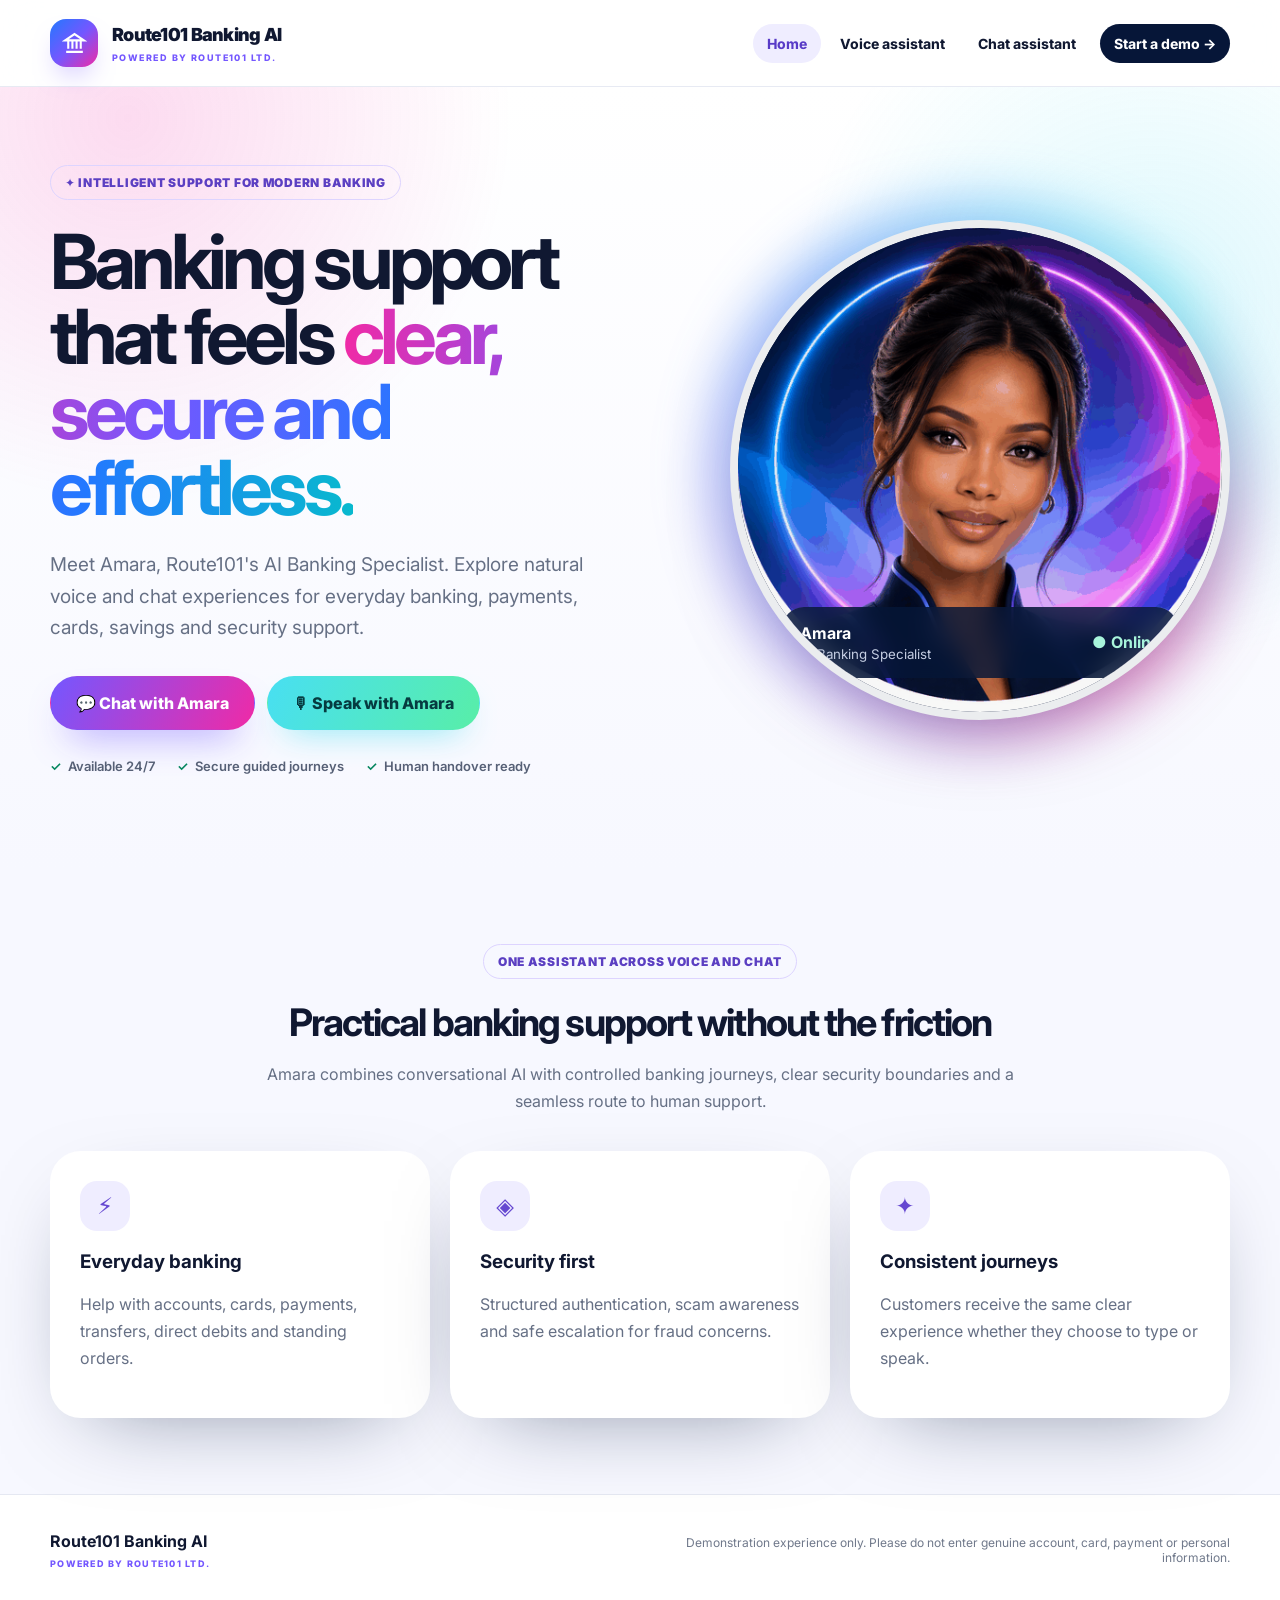
==== index.html @ afa4fbc3 "Add files via upload" ====
<!doctype html><html lang="en-GB"><head><meta charset="UTF-8"><meta name="viewport" content="width=device-width,initial-scale=1"><meta name="description" content="Explore Route101 Banking AI with Amara."><meta name="theme-color" content="#061638"><title>Route101 Banking AI | Meet Amara</title><link rel="stylesheet" href="styles.css"></head><body data-page="home"><header class="site-header"><div class="wrap nav"><a class="brand" href="index.html" aria-label="Route101 Banking AI home"><span class="brand-mark"><svg viewBox="0 0 24 24" fill="none" stroke="currentColor" stroke-width="2"><path d="M4 20h16M6 17V9m4 8V9m4 8V9m4 8V9M3 9h18L12 3 3 9Z"/></svg></span><span class="brand-copy"><span class="brand-title">Route101 Banking AI</span><span class="brand-subtitle">POWERED BY ROUTE101 LTD.</span></span></a><button class="menu" aria-label="Toggle navigation" aria-expanded="false">☰</button><nav class="nav-links"><a data-page="home" href="index.html">Home</a><a data-page="voice" href="voice.html">Voice assistant</a><a data-page="chat" href="chat.html">Chat assistant</a><a class="nav-cta" href="chat.html">Start a demo →</a></nav></div></header><main><section class="hero"><div class="wrap hero-grid"><div class="hero-copy"><span class="eyebrow">✦ Intelligent support for modern banking</span><h1>Banking support that feels <span class="gradient">clear, secure and effortless.</span></h1><p class="lead">Meet Amara, Route101's AI Banking Specialist. Explore natural voice and chat experiences for everyday banking, payments, cards, savings and security support.</p><div class="actions"><a class="btn btn-primary" href="chat.html">💬 Chat with Amara</a><a class="btn btn-voice" href="voice.html">🎙 Speak with Amara</a></div><div class="proof"><span>Available 24/7</span><span>Secure guided journeys</span><span>Human handover ready</span></div></div><div class="portrait-wrap"><div class="portrait-glow"></div><article class="portrait-card"><img src="amara-animated.gif" alt="Animated Amara AI banking assistant avatar"><div class="agent-badge"><div><strong>Amara</strong><small>AI Banking Specialist</small></div><span class="online">● Online</span></div></article></div></div></section><section class="feature-section"><div class="wrap"><div class="section-intro"><span class="section-label">One assistant across voice and chat</span><h2>Practical banking support without the friction</h2><p>Amara combines conversational AI with controlled banking journeys, clear security boundaries and a seamless route to human support.</p></div><div class="features"><article class="feature"><span class="feature-icon">⚡</span><h3>Everyday banking</h3><p>Help with accounts, cards, payments, transfers, direct debits and standing orders.</p></article><article class="feature"><span class="feature-icon">◈</span><h3>Security first</h3><p>Structured authentication, scam awareness and safe escalation for fraud concerns.</p></article><article class="feature"><span class="feature-icon">✦</span><h3>Consistent journeys</h3><p>Customers receive the same clear experience whether they choose to type or speak.</p></article></div></div></section></main><footer class="site-footer"><div class="wrap footer-inner"><div class="footer-brand"><strong>Route101 Banking AI</strong><span>POWERED BY ROUTE101 LTD.</span></div><p>Demonstration experience only. Please do not enter genuine account, card, payment or personal information.</p></div></footer><script src="app.js"></script></body></html>
---- styles.css ----
@import url('https://fonts.googleapis.com/css2?family=Inter:wght@400;500;600;700;800;900&display=swap');
:root{--navy:#061638;--navy2:#10265d;--blue:#2378ff;--violet:#7457ff;--pink:#f02aa6;--cyan:#48dff2;--paper:#f7f8ff;--ink:#101831;--muted:#667085;--green:#2ad29a;--line:#e5e8f2;--shadow:0 28px 90px -42px rgba(6,22,56,.52)}
*{box-sizing:border-box}html{scroll-behavior:smooth}body{margin:0;background:var(--paper);color:var(--ink);font-family:Inter,system-ui,sans-serif}a{text-decoration:none;color:inherit}.wrap{width:min(1180px,calc(100% - 40px));margin:auto}.site-header{position:sticky;top:0;z-index:60;background:rgba(255,255,255,.9);border-bottom:1px solid rgba(229,232,242,.9);backdrop-filter:blur(18px)}.nav{min-height:86px;display:flex;align-items:center;justify-content:space-between;gap:20px}.brand{display:flex;align-items:center;gap:14px}.brand-mark{width:48px;height:48px;display:grid;place-items:center;border-radius:16px;color:#fff;background:linear-gradient(135deg,var(--blue),var(--violet),var(--pink));box-shadow:0 14px 30px -15px var(--violet)}.brand-mark svg{width:25px}.brand-copy{display:flex;flex-direction:column}.brand-title{font-size:18px;font-weight:900;letter-spacing:-.04em}.brand-subtitle{margin-top:7px;font-size:9px;font-weight:800;letter-spacing:.16em;color:var(--violet)}.nav-links{display:flex;align-items:center;gap:5px}.nav-links a{padding:11px 14px;border-radius:999px;font-size:14px;font-weight:750}.nav-links a:hover,.nav-links a.active{background:#efedff;color:#583bc7}.nav-links .nav-cta{margin-left:5px;background:var(--navy);color:#fff}.menu{display:none;border:0;background:none;font-size:25px}.hero{padding:78px 0 94px;background:radial-gradient(circle at 10% 4%,rgba(240,42,166,.17),transparent 28%),radial-gradient(circle at 90% 28%,rgba(72,223,242,.18),transparent 28%),linear-gradient(180deg,#fff,var(--paper))}.hero-grid{display:grid;grid-template-columns:1.05fr .95fr;gap:70px;align-items:center}.eyebrow,.section-label{display:inline-flex;padding:9px 14px;border:1px solid #ddd4ff;border-radius:999px;color:#5b3fc2;font-size:12px;font-weight:900;letter-spacing:.06em;text-transform:uppercase}.hero h1{margin:24px 0;font-size:clamp(49px,6vw,76px);line-height:.99;letter-spacing:-.065em}.gradient{background:linear-gradient(90deg,var(--pink),var(--violet),var(--blue),#08b9ce);-webkit-background-clip:text;background-clip:text;color:transparent}.lead{max-width:620px;color:var(--muted);font-size:19px;line-height:1.67}.actions{display:flex;flex-wrap:wrap;gap:12px;margin-top:32px}.btn{display:inline-flex;align-items:center;justify-content:center;gap:9px;min-height:54px;padding:0 25px;border:1px solid transparent;border-radius:999px;font-weight:800;transition:.2s}.btn:hover{transform:translateY(-2px)}.btn-primary{background:linear-gradient(120deg,var(--violet),var(--pink));color:#fff;box-shadow:0 19px 38px -19px rgba(114,85,255,.9)}.btn-voice{background:linear-gradient(115deg,var(--cyan),#58eea8);color:#063b40;box-shadow:0 15px 34px -19px rgba(42,216,234,.9)}.btn-secondary{border-color:#cfd4e3;background:#fff}.btn-light{margin-top:28px;background:#fff;color:var(--navy)}.proof{display:flex;flex-wrap:wrap;gap:22px;margin-top:28px;color:#566076;font-size:13px;font-weight:600}.proof span:before{content:'✓';margin-right:7px;color:#05865f}.portrait-wrap{position:relative;max-width:500px;margin-left:auto}.portrait-glow{position:absolute;inset:-20px;border-radius:50%;background:conic-gradient(from 140deg,rgba(240,42,166,.5),rgba(114,85,255,.4),rgba(35,120,255,.45),rgba(72,223,242,.5),rgba(240,42,166,.5));filter:blur(27px)}.portrait-card{position:relative;overflow:hidden;aspect-ratio:1;border-radius:50%;background:var(--navy);box-shadow:var(--shadow);border:8px solid rgba(255,255,255,.92)}.portrait-card img{width:100%;height:100%;object-fit:cover}.agent-badge{position:absolute;z-index:2;left:9%;right:9%;bottom:7%;display:flex;justify-content:space-between;align-items:center;padding:16px 18px;border-radius:22px;background:rgba(6,22,56,.82);color:#fff;backdrop-filter:blur(12px)}.agent-badge small{display:block;margin-top:3px;color:#c5cee3}.online{color:#a8f4db;font-weight:700}.feature-section{padding:76px 0}.section-intro{text-align:center;max-width:760px;margin:0 auto 36px}.section-intro h2{margin:20px 0 10px;font-size:38px;letter-spacing:-.05em}.section-intro p,.feature p{color:var(--muted);line-height:1.68}.features{display:grid;grid-template-columns:repeat(3,1fr);gap:20px}.feature{padding:30px;border-radius:31px;background:#fff;box-shadow:var(--shadow)}.feature-icon{display:grid;place-items:center;width:50px;height:50px;border-radius:17px;background:#efedff;color:#6548d1;font-size:23px}.site-footer{padding:28px 0;border-top:1px solid var(--line);background:#fff}.footer-inner{display:flex;justify-content:space-between;align-items:center;gap:24px}.footer-brand{display:flex;flex-direction:column}.footer-brand span{margin-top:7px;color:var(--violet);font-size:9px;font-weight:800;letter-spacing:.14em}.footer-inner p{max-width:560px;color:#70798b;font-size:12px;text-align:right}.experience-page{min-height:calc(100vh - 160px);background:radial-gradient(circle at 8% 90%,rgba(240,42,166,.13),transparent 28%),radial-gradient(circle at 92% 10%,rgba(72,223,242,.16),transparent 30%),linear-gradient(180deg,#fff,var(--paper))}.experience-hero{padding:42px 0 70px}.back{display:inline-block;margin-bottom:25px;color:#596277;font-size:13px;font-weight:800}.experience-shell{display:grid;grid-template-columns:1fr 1fr;overflow:hidden;min-height:650px;border-radius:42px;background:#fff;box-shadow:0 38px 110px -48px rgba(7,22,56,.6)}.agent-profile{padding:50px}.profile-top{display:flex;align-items:center;justify-content:space-between;margin-bottom:18px}.mini-person{position:relative}.mini-person img{width:130px;height:130px;object-fit:cover;border-radius:50%;box-shadow:0 16px 38px -20px #071638}.status{position:absolute;right:4px;bottom:7px;width:20px;height:20px;border:4px solid #fff;border-radius:50%;background:var(--green)}.availability{padding:9px 12px;border-radius:999px;background:#e8fbf4;color:#087e5d;font-size:11px;font-weight:900;text-transform:uppercase}.kicker{margin:26px 0 10px;color:#6548d1;font-size:12px;font-weight:900;letter-spacing:.14em;text-transform:uppercase}.agent-profile h1{margin:0 0 15px;font-size:clamp(42px,5vw,62px);line-height:1;letter-spacing:-.06em}.agent-profile>p{color:var(--muted);font-size:17px;line-height:1.7}.journey-list,.scenario-stack{display:grid;gap:10px;margin-top:28px}.journey-list>div{display:flex;align-items:center;gap:14px;padding:14px 16px;border:1px solid var(--line);border-radius:18px;background:#fbfbfe}.journey-list>div>span{display:grid;place-items:center;flex:0 0 38px;height:38px;border-radius:13px;background:#efedff;color:#5b3fc2;font-size:11px;font-weight:900}.journey-list p{display:flex;flex-direction:column;margin:0}.journey-list small{margin-top:4px;color:var(--muted);line-height:1.4}.chat-callout{display:flex;align-items:center;gap:12px;margin-top:24px;padding:17px 19px;border-radius:20px;background:var(--navy);color:#fff}.chat-callout div{display:flex;flex-direction:column}.chat-callout small{margin-top:3px;color:#c4cde0}.pulse-dot{width:11px;height:11px;border-radius:50%;background:var(--green);box-shadow:0 0 0 8px rgba(40,201,147,.13)}.chat-callout .arrow{margin-left:auto;color:var(--cyan);font-size:24px}.impact-panel{position:relative;overflow:hidden;padding:56px;background:linear-gradient(145deg,var(--navy),#132f70 58%,#47309b);color:#fff}.impact-orb{position:absolute;right:-120px;top:-100px;width:360px;height:360px;border-radius:50%;background:linear-gradient(135deg,rgba(240,42,166,.58),rgba(72,223,242,.38));filter:blur(16px)}.impact-panel>*:not(.impact-orb){position:relative}.section-label.light{border-color:rgba(255,255,255,.2);color:#8cf1f8}.impact-panel h2{margin:26px 0 16px;font-size:42px;line-height:1.06;letter-spacing:-.055em}.impact-panel>p{color:#c5cee1;line-height:1.75}.scenario-stack div{display:flex;flex-direction:column;padding:17px;border:1px solid rgba(255,255,255,.15);border-radius:19px;background:rgba(255,255,255,.07)}.scenario-stack span{margin-top:6px;color:#d4d6e9;font-size:12px}.voice-visual{height:90px;display:flex;align-items:center;justify-content:center;gap:8px;margin:28px 0;border-radius:26px;background:linear-gradient(135deg,#f4f1ff,#ecfbfd)}.voice-visual span{width:6px;border-radius:99px;background:linear-gradient(var(--pink),var(--violet),var(--cyan));animation:voice 1.2s ease-in-out infinite}.voice-visual span:nth-child(odd){height:54px}.voice-visual span:nth-child(even){height:30px;animation-delay:.15s}@keyframes voice{50%{transform:scaleY(.35)}}#voiceLaunchArea{margin:22px 0;min-height:96px}.voice-load-note{font-size:14px;color:#53627c}.cognigy-webchat{z-index:1000!important}.demo-note{margin-top:22px;padding:14px 16px;border-radius:16px;background:#fff8e8;color:#725214;font-size:13px;line-height:1.5}
@media(max-width:900px){.nav-links{display:none}.menu{display:block}.nav-links.open{position:absolute;top:86px;left:0;right:0;display:flex;flex-direction:column;padding:15px;background:#fff}.hero-grid,.features,.experience-shell{grid-template-columns:1fr}.portrait-wrap{width:100%;margin:30px auto 0}.impact-panel{min-height:520px}.footer-inner{align-items:flex-start;flex-direction:column}.footer-inner p{text-align:left}}@media(max-width:590px){.wrap{width:calc(100% - 28px)}.hero{padding:54px 0}.hero h1{font-size:45px}.actions{flex-direction:column}.btn{width:100%}.agent-profile,.impact-panel{padding:30px 24px}.experience-shell{border-radius:28px}.agent-profile h1,.impact-panel h2{font-size:38px}.brand-title{font-size:15px}.brand-subtitle{font-size:8px}.agent-badge{left:5%;right:5%;font-size:12px}}
@media(prefers-reduced-motion:reduce){*{animation:none!important;transition:none!important;scroll-behavior:auto!important}}
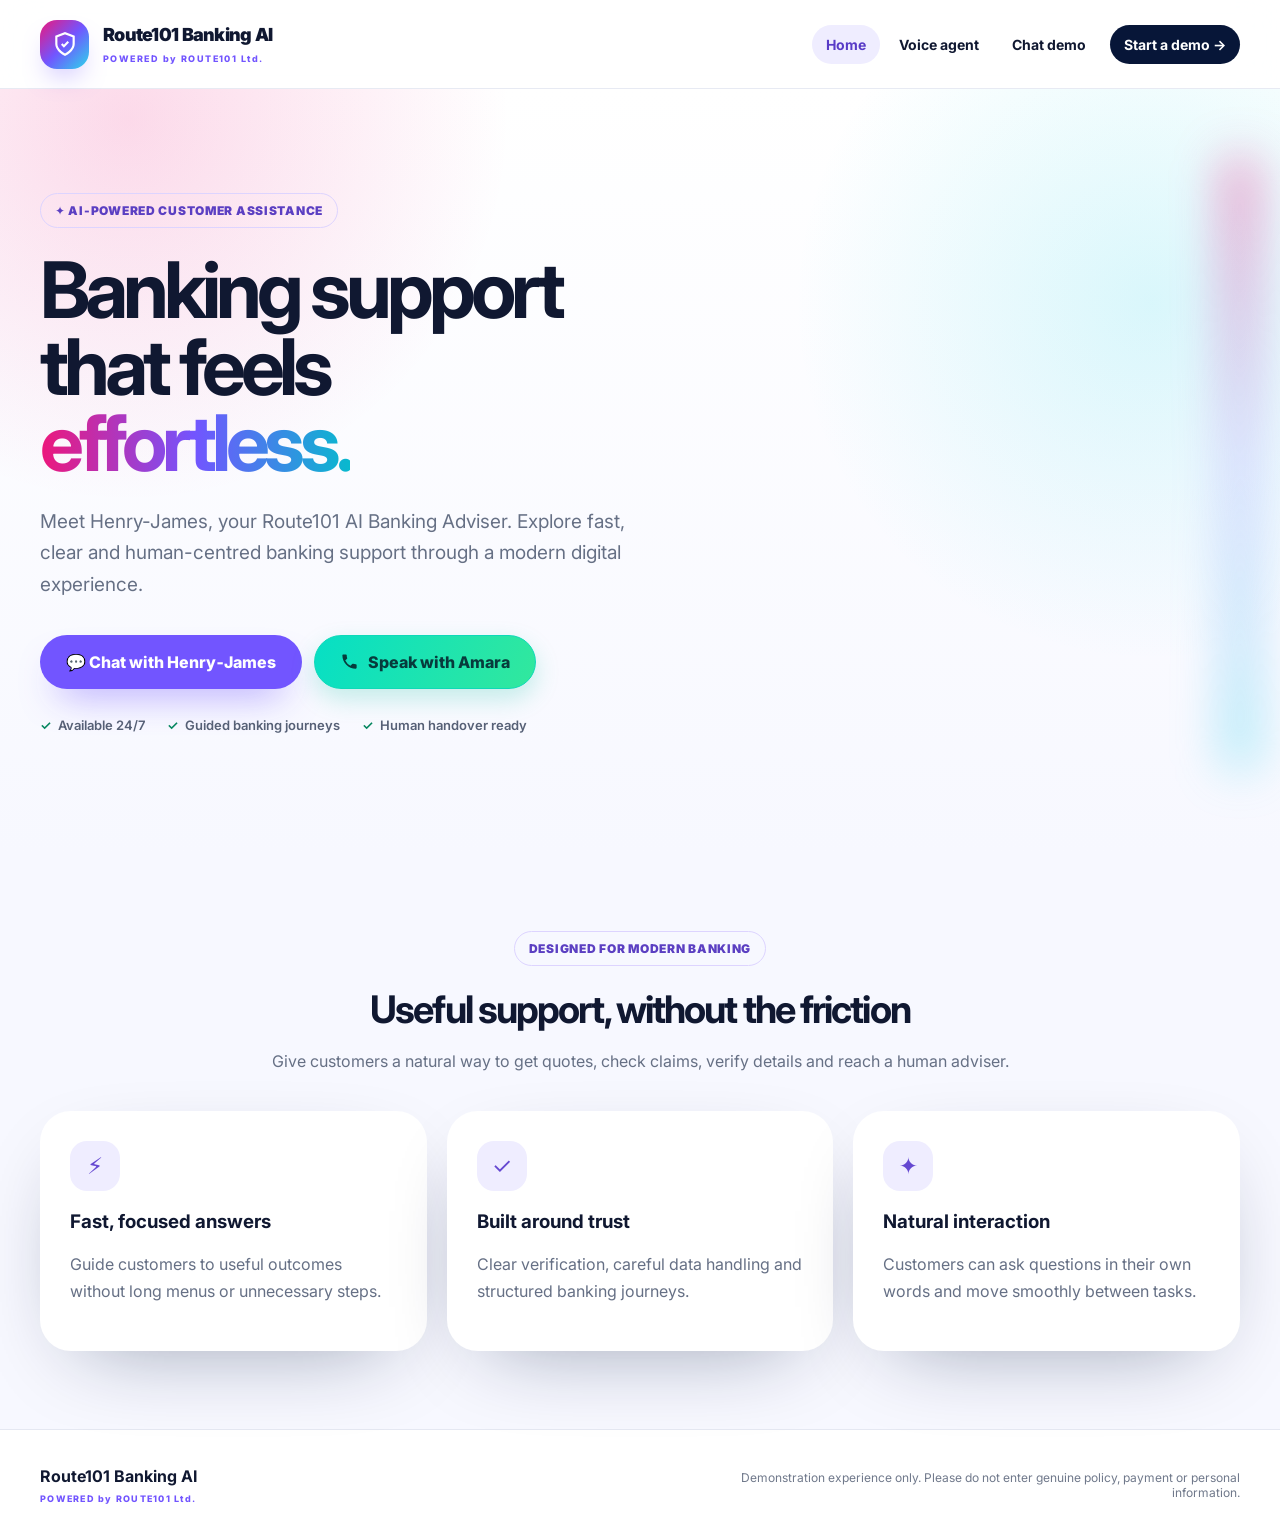
==== commit ac6e8c53: "Add files via upload" ====
--- a/index.html
+++ b/index.html
@@ -1 +1,25 @@
-<!doctype html><html lang="en-GB"><head><meta charset="UTF-8"><meta name="viewport" content="width=device-width,initial-scale=1"><meta name="description" content="Explore Route101 Banking AI with Amara."><meta name="theme-color" content="#061638"><title>Route101 Banking AI | Meet Amara</title><link rel="stylesheet" href="styles.css"></head><body data-page="home"><header class="site-header"><div class="wrap nav"><a class="brand" href="index.html" aria-label="Route101 Banking AI home"><span class="brand-mark"><svg viewBox="0 0 24 24" fill="none" stroke="currentColor" stroke-width="2"><path d="M4 20h16M6 17V9m4 8V9m4 8V9m4 8V9M3 9h18L12 3 3 9Z"/></svg></span><span class="brand-copy"><span class="brand-title">Route101 Banking AI</span><span class="brand-subtitle">POWERED BY ROUTE101 LTD.</span></span></a><button class="menu" aria-label="Toggle navigation" aria-expanded="false">☰</button><nav class="nav-links"><a data-page="home" href="index.html">Home</a><a data-page="voice" href="voice.html">Voice assistant</a><a data-page="chat" href="chat.html">Chat assistant</a><a class="nav-cta" href="chat.html">Start a demo →</a></nav></div></header><main><section class="hero"><div class="wrap hero-grid"><div class="hero-copy"><span class="eyebrow">✦ Intelligent support for modern banking</span><h1>Banking support that feels <span class="gradient">clear, secure and effortless.</span></h1><p class="lead">Meet Amara, Route101's AI Banking Specialist. Explore natural voice and chat experiences for everyday banking, payments, cards, savings and security support.</p><div class="actions"><a class="btn btn-primary" href="chat.html">💬 Chat with Amara</a><a class="btn btn-voice" href="voice.html">🎙 Speak with Amara</a></div><div class="proof"><span>Available 24/7</span><span>Secure guided journeys</span><span>Human handover ready</span></div></div><div class="portrait-wrap"><div class="portrait-glow"></div><article class="portrait-card"><img src="amara-animated.gif" alt="Animated Amara AI banking assistant avatar"><div class="agent-badge"><div><strong>Amara</strong><small>AI Banking Specialist</small></div><span class="online">● Online</span></div></article></div></div></section><section class="feature-section"><div class="wrap"><div class="section-intro"><span class="section-label">One assistant across voice and chat</span><h2>Practical banking support without the friction</h2><p>Amara combines conversational AI with controlled banking journeys, clear security boundaries and a seamless route to human support.</p></div><div class="features"><article class="feature"><span class="feature-icon">⚡</span><h3>Everyday banking</h3><p>Help with accounts, cards, payments, transfers, direct debits and standing orders.</p></article><article class="feature"><span class="feature-icon">◈</span><h3>Security first</h3><p>Structured authentication, scam awareness and safe escalation for fraud concerns.</p></article><article class="feature"><span class="feature-icon">✦</span><h3>Consistent journeys</h3><p>Customers receive the same clear experience whether they choose to type or speak.</p></article></div></div></section></main><footer class="site-footer"><div class="wrap footer-inner"><div class="footer-brand"><strong>Route101 Banking AI</strong><span>POWERED BY ROUTE101 LTD.</span></div><p>Demonstration experience only. Please do not enter genuine account, card, payment or personal information.</p></div></footer><script src="app.js"></script></body></html>+<!doctype html><html lang="en-GB"><head><meta charset="UTF-8"><meta name="viewport" content="width=device-width,initial-scale=1"><meta name="description" content="Explore Route101 Banking AI with Amara."><meta name="theme-color" content="#071638"><title>Route101 Banking AI | Meet Amara</title><link rel="stylesheet" href="styles.css"><style>
+/* Home-page voice CTA only; retain the existing page and chat button. */
+.hero-copy .actions .btn-voice-aqua{
+ display:inline-flex;align-items:center;justify-content:center;gap:9px;
+ flex-shrink:0;white-space:nowrap;
+ background:linear-gradient(115deg,#06dfc5 0%,#32e89d 100%);
+ color:#073b3c;border:1px solid #0ed9b8;
+ box-shadow:0 10px 24px rgba(0,190,157,.22);
+ transition:transform .18s ease,box-shadow .18s ease,filter .18s ease;
+}
+.hero-copy .actions .btn-voice-aqua svg{flex:0 0 19px;display:block}
+.hero-copy .actions .btn-voice-aqua span{white-space:nowrap}
+.hero-copy .actions .btn-voice-aqua:hover{
+ transform:translateY(-2px);filter:brightness(1.04);
+ box-shadow:0 14px 28px rgba(0,190,157,.30);
+}
+.hero-copy .actions .btn-voice-aqua:focus-visible{
+ outline:3px solid #087c72;outline-offset:4px;
+}
+@media(prefers-reduced-motion:reduce){
+ .hero-copy .actions .btn-voice-aqua{transition:none}
+ .hero-copy .actions .btn-voice-aqua:hover{transform:none}
+}
+</style>
+</head><body data-page="home"><header class="site-header"><div class="wrap nav"><a class="brand" href="index.html" aria-label="Route101 Banking AI home"><span class="brand-mark"><svg viewBox="0 0 24 24" fill="none" stroke="currentColor" stroke-width="2"><path d="M12 22s8-4 8-10V5l-8-3-8 3v7c0 6 8 10 8 10z"/><path d="m9 12 2 2 4-4"/></svg></span><span class="brand-copy"><span class="brand-title">Route101 Banking AI</span><span class="brand-subtitle">POWERED by ROUTE101 Ltd.</span></span></a><button class="menu" aria-label="Toggle navigation" aria-expanded="false">☰</button><nav class="nav-links"><a data-page="home" href="index.html">Home</a><a data-page="voice" href="voice.html">Voice agent</a><a data-page="chat" href="chat.html">Chat demo</a><a class="nav-cta" href="chat.html">Start a demo →</a></nav></div></header><main><section class="hero"><div class="wrap hero-grid"><div class="hero-copy"><span class="eyebrow">✦ AI-powered customer assistance</span><h1>Banking support that feels <span class="gradient">effortless.</span></h1><p class="lead">Meet Henry‑James, your Route101 AI Banking Adviser. Explore fast, clear and human-centred banking support through a modern digital experience.</p><div class="actions"><a class="btn btn-primary" href="chat.html">💬 Chat with Henry‑James</a><a class="btn btn-voice-aqua" href="voice.html"><svg width="19" height="19" viewBox="0 0 24 24" fill="currentColor" aria-hidden="true" focusable="false"><path d="M6.62 10.79a15.05 15.05 0 0 0 6.59 6.59l2.2-2.2a1 1 0 0 1 1.02-.24c1.12.37 2.33.57 3.57.57a1 1 0 0 1 1 1V20a1 1 0 0 1-1 1C10.61 21 3 13.39 3 4a1 1 0 0 1 1-1h3.5a1 1 0 0 1 1 1c0 1.25.2 2.45.57 3.57a1 1 0 0 1-.25 1.02l-2.2 2.2Z"/></svg><span>Speak with Amara</span></a></div><div class="proof"><span>Available 24/7</span><span>Guided banking journeys</span><span>Human handover ready</span></div></div><div class="portrait-wrap"><div class="portrait-glow"></div><article class="portrait-card"><img class="amara-motion" src="amara-idle-natural.webp" data-idle-src="amara-idle-natural.webp" data-speaking-src="amara-speaking-loop.webp" data-static-src="amara-static-fallback.webp" alt="Amara digital banking adviser avatar"><div class="wave" aria-hidden="true"><i></i><i></i><i></i><i></i><i></i><i></i><i></i></div><div class="agent-badge"><div><strong>Henry‑James</strong><small>AI Banking Adviser</small></div><span class="online">Online</span></div></article></div></div></section><section class="feature-section"><div class="wrap"><div class="section-intro"><span class="section-label">Designed for modern banking</span><h2>Useful support, without the friction</h2><p>Give customers a natural way to get quotes, check claims, verify details and reach a human adviser.</p></div><div class="features"><article class="feature"><span class="feature-icon">⚡</span><h3>Fast, focused answers</h3><p>Guide customers to useful outcomes without long menus or unnecessary steps.</p></article><article class="feature"><span class="feature-icon">✓</span><h3>Built around trust</h3><p>Clear verification, careful data handling and structured banking journeys.</p></article><article class="feature"><span class="feature-icon">✦</span><h3>Natural interaction</h3><p>Customers can ask questions in their own words and move smoothly between tasks.</p></article></div></div></section></main><footer class="site-footer"><div class="wrap footer-inner"><div class="footer-brand"><strong>Route101 Banking AI</strong><span>POWERED by ROUTE101 Ltd.</span></div><p>Demonstration experience only. Please do not enter genuine policy, payment or personal information.</p></div></footer><script src="app.js"></script></body></html>
--- a/styles.css
+++ b/styles.css
@@ -1,5 +1,110 @@
 @import url('https://fonts.googleapis.com/css2?family=Inter:wght@400;500;600;700;800;900&display=swap');
-:root{--navy:#061638;--navy2:#10265d;--blue:#2378ff;--violet:#7457ff;--pink:#f02aa6;--cyan:#48dff2;--paper:#f7f8ff;--ink:#101831;--muted:#667085;--green:#2ad29a;--line:#e5e8f2;--shadow:0 28px 90px -42px rgba(6,22,56,.52)}
-*{box-sizing:border-box}html{scroll-behavior:smooth}body{margin:0;background:var(--paper);color:var(--ink);font-family:Inter,system-ui,sans-serif}a{text-decoration:none;color:inherit}.wrap{width:min(1180px,calc(100% - 40px));margin:auto}.site-header{position:sticky;top:0;z-index:60;background:rgba(255,255,255,.9);border-bottom:1px solid rgba(229,232,242,.9);backdrop-filter:blur(18px)}.nav{min-height:86px;display:flex;align-items:center;justify-content:space-between;gap:20px}.brand{display:flex;align-items:center;gap:14px}.brand-mark{width:48px;height:48px;display:grid;place-items:center;border-radius:16px;color:#fff;background:linear-gradient(135deg,var(--blue),var(--violet),var(--pink));box-shadow:0 14px 30px -15px var(--violet)}.brand-mark svg{width:25px}.brand-copy{display:flex;flex-direction:column}.brand-title{font-size:18px;font-weight:900;letter-spacing:-.04em}.brand-subtitle{margin-top:7px;font-size:9px;font-weight:800;letter-spacing:.16em;color:var(--violet)}.nav-links{display:flex;align-items:center;gap:5px}.nav-links a{padding:11px 14px;border-radius:999px;font-size:14px;font-weight:750}.nav-links a:hover,.nav-links a.active{background:#efedff;color:#583bc7}.nav-links .nav-cta{margin-left:5px;background:var(--navy);color:#fff}.menu{display:none;border:0;background:none;font-size:25px}.hero{padding:78px 0 94px;background:radial-gradient(circle at 10% 4%,rgba(240,42,166,.17),transparent 28%),radial-gradient(circle at 90% 28%,rgba(72,223,242,.18),transparent 28%),linear-gradient(180deg,#fff,var(--paper))}.hero-grid{display:grid;grid-template-columns:1.05fr .95fr;gap:70px;align-items:center}.eyebrow,.section-label{display:inline-flex;padding:9px 14px;border:1px solid #ddd4ff;border-radius:999px;color:#5b3fc2;font-size:12px;font-weight:900;letter-spacing:.06em;text-transform:uppercase}.hero h1{margin:24px 0;font-size:clamp(49px,6vw,76px);line-height:.99;letter-spacing:-.065em}.gradient{background:linear-gradient(90deg,var(--pink),var(--violet),var(--blue),#08b9ce);-webkit-background-clip:text;background-clip:text;color:transparent}.lead{max-width:620px;color:var(--muted);font-size:19px;line-height:1.67}.actions{display:flex;flex-wrap:wrap;gap:12px;margin-top:32px}.btn{display:inline-flex;align-items:center;justify-content:center;gap:9px;min-height:54px;padding:0 25px;border:1px solid transparent;border-radius:999px;font-weight:800;transition:.2s}.btn:hover{transform:translateY(-2px)}.btn-primary{background:linear-gradient(120deg,var(--violet),var(--pink));color:#fff;box-shadow:0 19px 38px -19px rgba(114,85,255,.9)}.btn-voice{background:linear-gradient(115deg,var(--cyan),#58eea8);color:#063b40;box-shadow:0 15px 34px -19px rgba(42,216,234,.9)}.btn-secondary{border-color:#cfd4e3;background:#fff}.btn-light{margin-top:28px;background:#fff;color:var(--navy)}.proof{display:flex;flex-wrap:wrap;gap:22px;margin-top:28px;color:#566076;font-size:13px;font-weight:600}.proof span:before{content:'✓';margin-right:7px;color:#05865f}.portrait-wrap{position:relative;max-width:500px;margin-left:auto}.portrait-glow{position:absolute;inset:-20px;border-radius:50%;background:conic-gradient(from 140deg,rgba(240,42,166,.5),rgba(114,85,255,.4),rgba(35,120,255,.45),rgba(72,223,242,.5),rgba(240,42,166,.5));filter:blur(27px)}.portrait-card{position:relative;overflow:hidden;aspect-ratio:1;border-radius:50%;background:var(--navy);box-shadow:var(--shadow);border:8px solid rgba(255,255,255,.92)}.portrait-card img{width:100%;height:100%;object-fit:cover}.agent-badge{position:absolute;z-index:2;left:9%;right:9%;bottom:7%;display:flex;justify-content:space-between;align-items:center;padding:16px 18px;border-radius:22px;background:rgba(6,22,56,.82);color:#fff;backdrop-filter:blur(12px)}.agent-badge small{display:block;margin-top:3px;color:#c5cee3}.online{color:#a8f4db;font-weight:700}.feature-section{padding:76px 0}.section-intro{text-align:center;max-width:760px;margin:0 auto 36px}.section-intro h2{margin:20px 0 10px;font-size:38px;letter-spacing:-.05em}.section-intro p,.feature p{color:var(--muted);line-height:1.68}.features{display:grid;grid-template-columns:repeat(3,1fr);gap:20px}.feature{padding:30px;border-radius:31px;background:#fff;box-shadow:var(--shadow)}.feature-icon{display:grid;place-items:center;width:50px;height:50px;border-radius:17px;background:#efedff;color:#6548d1;font-size:23px}.site-footer{padding:28px 0;border-top:1px solid var(--line);background:#fff}.footer-inner{display:flex;justify-content:space-between;align-items:center;gap:24px}.footer-brand{display:flex;flex-direction:column}.footer-brand span{margin-top:7px;color:var(--violet);font-size:9px;font-weight:800;letter-spacing:.14em}.footer-inner p{max-width:560px;color:#70798b;font-size:12px;text-align:right}.experience-page{min-height:calc(100vh - 160px);background:radial-gradient(circle at 8% 90%,rgba(240,42,166,.13),transparent 28%),radial-gradient(circle at 92% 10%,rgba(72,223,242,.16),transparent 30%),linear-gradient(180deg,#fff,var(--paper))}.experience-hero{padding:42px 0 70px}.back{display:inline-block;margin-bottom:25px;color:#596277;font-size:13px;font-weight:800}.experience-shell{display:grid;grid-template-columns:1fr 1fr;overflow:hidden;min-height:650px;border-radius:42px;background:#fff;box-shadow:0 38px 110px -48px rgba(7,22,56,.6)}.agent-profile{padding:50px}.profile-top{display:flex;align-items:center;justify-content:space-between;margin-bottom:18px}.mini-person{position:relative}.mini-person img{width:130px;height:130px;object-fit:cover;border-radius:50%;box-shadow:0 16px 38px -20px #071638}.status{position:absolute;right:4px;bottom:7px;width:20px;height:20px;border:4px solid #fff;border-radius:50%;background:var(--green)}.availability{padding:9px 12px;border-radius:999px;background:#e8fbf4;color:#087e5d;font-size:11px;font-weight:900;text-transform:uppercase}.kicker{margin:26px 0 10px;color:#6548d1;font-size:12px;font-weight:900;letter-spacing:.14em;text-transform:uppercase}.agent-profile h1{margin:0 0 15px;font-size:clamp(42px,5vw,62px);line-height:1;letter-spacing:-.06em}.agent-profile>p{color:var(--muted);font-size:17px;line-height:1.7}.journey-list,.scenario-stack{display:grid;gap:10px;margin-top:28px}.journey-list>div{display:flex;align-items:center;gap:14px;padding:14px 16px;border:1px solid var(--line);border-radius:18px;background:#fbfbfe}.journey-list>div>span{display:grid;place-items:center;flex:0 0 38px;height:38px;border-radius:13px;background:#efedff;color:#5b3fc2;font-size:11px;font-weight:900}.journey-list p{display:flex;flex-direction:column;margin:0}.journey-list small{margin-top:4px;color:var(--muted);line-height:1.4}.chat-callout{display:flex;align-items:center;gap:12px;margin-top:24px;padding:17px 19px;border-radius:20px;background:var(--navy);color:#fff}.chat-callout div{display:flex;flex-direction:column}.chat-callout small{margin-top:3px;color:#c4cde0}.pulse-dot{width:11px;height:11px;border-radius:50%;background:var(--green);box-shadow:0 0 0 8px rgba(40,201,147,.13)}.chat-callout .arrow{margin-left:auto;color:var(--cyan);font-size:24px}.impact-panel{position:relative;overflow:hidden;padding:56px;background:linear-gradient(145deg,var(--navy),#132f70 58%,#47309b);color:#fff}.impact-orb{position:absolute;right:-120px;top:-100px;width:360px;height:360px;border-radius:50%;background:linear-gradient(135deg,rgba(240,42,166,.58),rgba(72,223,242,.38));filter:blur(16px)}.impact-panel>*:not(.impact-orb){position:relative}.section-label.light{border-color:rgba(255,255,255,.2);color:#8cf1f8}.impact-panel h2{margin:26px 0 16px;font-size:42px;line-height:1.06;letter-spacing:-.055em}.impact-panel>p{color:#c5cee1;line-height:1.75}.scenario-stack div{display:flex;flex-direction:column;padding:17px;border:1px solid rgba(255,255,255,.15);border-radius:19px;background:rgba(255,255,255,.07)}.scenario-stack span{margin-top:6px;color:#d4d6e9;font-size:12px}.voice-visual{height:90px;display:flex;align-items:center;justify-content:center;gap:8px;margin:28px 0;border-radius:26px;background:linear-gradient(135deg,#f4f1ff,#ecfbfd)}.voice-visual span{width:6px;border-radius:99px;background:linear-gradient(var(--pink),var(--violet),var(--cyan));animation:voice 1.2s ease-in-out infinite}.voice-visual span:nth-child(odd){height:54px}.voice-visual span:nth-child(even){height:30px;animation-delay:.15s}@keyframes voice{50%{transform:scaleY(.35)}}#voiceLaunchArea{margin:22px 0;min-height:96px}.voice-load-note{font-size:14px;color:#53627c}.cognigy-webchat{z-index:1000!important}.demo-note{margin-top:22px;padding:14px 16px;border-radius:16px;background:#fff8e8;color:#725214;font-size:13px;line-height:1.5}
-@media(max-width:900px){.nav-links{display:none}.menu{display:block}.nav-links.open{position:absolute;top:86px;left:0;right:0;display:flex;flex-direction:column;padding:15px;background:#fff}.hero-grid,.features,.experience-shell{grid-template-columns:1fr}.portrait-wrap{width:100%;margin:30px auto 0}.impact-panel{min-height:520px}.footer-inner{align-items:flex-start;flex-direction:column}.footer-inner p{text-align:left}}@media(max-width:590px){.wrap{width:calc(100% - 28px)}.hero{padding:54px 0}.hero h1{font-size:45px}.actions{flex-direction:column}.btn{width:100%}.agent-profile,.impact-panel{padding:30px 24px}.experience-shell{border-radius:28px}.agent-profile h1,.impact-panel h2{font-size:38px}.brand-title{font-size:15px}.brand-subtitle{font-size:8px}.agent-badge{left:5%;right:5%;font-size:12px}}
-@media(prefers-reduced-motion:reduce){*{animation:none!important;transition:none!important;scroll-behavior:auto!important}}
+:root{--navy:#071638;--navy2:#0d2458;--pink:#ed177b;--violet:#7255ff;--cyan:#2ad8ea;--paper:#f7f8ff;--ink:#101831;--muted:#667085;--green:#28c993;--line:#e5e8f2;--shadow:0 28px 90px -42px rgba(7,22,56,.48)}*{box-sizing:border-box}html{scroll-behavior:smooth}body{margin:0;background:var(--paper);color:var(--ink);font-family:Inter,system-ui,sans-serif}a{text-decoration:none;color:inherit}.wrap{width:min(1200px,calc(100% - 40px));margin:auto}.site-header{position:sticky;top:0;z-index:50;background:rgba(255,255,255,.9);border-bottom:1px solid rgba(229,232,242,.9);backdrop-filter:blur(18px)}.nav{min-height:88px;display:flex;align-items:center;justify-content:space-between;gap:22px}.brand{display:flex;align-items:center;gap:14px}.brand-mark{width:49px;height:49px;display:grid;place-items:center;border-radius:17px;color:#fff;background:linear-gradient(135deg,var(--pink),var(--violet),var(--cyan));box-shadow:0 14px 30px -15px var(--violet)}.brand-mark svg{width:26px}.brand-copy{display:flex;flex-direction:column}.brand-title{font-size:18px;font-weight:900;letter-spacing:-.04em}.brand-subtitle{margin-top:8px;font-size:9px;font-weight:800;letter-spacing:.16em;color:var(--violet)}.nav-links{display:flex;align-items:center;gap:5px}.nav-links a{padding:11px 14px;border-radius:999px;font-size:14px;font-weight:700}.nav-links a:hover,.nav-links a.active{background:#efedff;color:#583bc7}.nav-links .nav-cta{margin-left:5px;background:var(--navy);color:#fff}.menu{display:none;border:0;background:none;font-size:25px}.hero{padding:84px 0 100px;background:radial-gradient(circle at 10% 4%,rgba(237,23,123,.16),transparent 28%),radial-gradient(circle at 90% 28%,rgba(42,216,234,.17),transparent 28%),linear-gradient(180deg,#fff,var(--paper))}.hero-grid{display:grid;grid-template-columns:1.04fr .96fr;gap:72px;align-items:center}.eyebrow,.section-label{display:inline-flex;padding:9px 14px;border:1px solid #ddd4ff;border-radius:999px;color:#5b3fc2;font-size:12px;font-weight:900;letter-spacing:.06em;text-transform:uppercase}.hero h1{margin:24px 0;font-size:clamp(49px,6.1vw,78px);line-height:.98;letter-spacing:-.065em}.gradient{background:linear-gradient(90deg,var(--pink),var(--violet),#08b9ce);-webkit-background-clip:text;background-clip:text;color:transparent}.lead{max-width:620px;color:var(--muted);font-size:19px;line-height:1.67}.actions{display:flex;flex-wrap:wrap;gap:12px;margin-top:34px}.btn{display:inline-flex;align-items:center;justify-content:center;min-height:54px;padding:0 25px;border:1px solid transparent;border-radius:999px;font-weight:800;transition:.2s}.btn:hover{transform:translateY(-2px)}.btn-primary{background:var(--violet);color:#fff;box-shadow:0 19px 38px -19px rgba(114,85,255,.9)}.btn-secondary{border-color:#cfd4e3;background:#fff}.btn-light{margin-top:28px;background:#fff;color:var(--navy)}.proof{display:flex;flex-wrap:wrap;gap:22px;margin-top:28px;color:#566076;font-size:13px;font-weight:600}.proof span:before{content:'✓';margin-right:7px;color:#05865f}.portrait-wrap{position:relative;max-width:485px;margin-left:auto}.portrait-glow{position:absolute;inset:-18px;border-radius:44px;background:linear-gradient(145deg,rgba(237,23,123,.44),rgba(114,85,255,.2),rgba(42,216,234,.4));filter:blur(24px)}.portrait-card{position:relative;overflow:hidden;min-height:580px;border-radius:40px;background:var(--navy);box-shadow:var(--shadow)}.portrait-card img{position:absolute;width:100%;height:100%;object-fit:cover}.portrait-card:after{content:'';position:absolute;inset:0;background:linear-gradient(180deg,transparent 48%,rgba(3,9,30,.94))}.agent-badge{position:absolute;z-index:2;left:25px;right:25px;bottom:24px;display:flex;justify-content:space-between;padding:18px;border-radius:24px;background:rgba(7,22,56,.75);color:#fff}.agent-badge small{display:block;color:#c5cee3}.online{color:#a8f4db}.wave{position:absolute;z-index:2;left:26px;top:25px;display:flex;gap:4px;align-items:center;height:42px;padding:0 12px;border-radius:999px;background:rgba(7,22,56,.65)}.wave i{width:3px;height:22px;border-radius:8px;background:linear-gradient(var(--pink),var(--cyan));animation:wave 1.1s ease-in-out infinite}.wave i:nth-child(2n){height:32px;animation-delay:.15s}@keyframes wave{50%{transform:scaleY(.4)}}.feature-section{padding:78px 0}.section-intro{text-align:center;max-width:760px;margin:0 auto 36px}.section-intro h2{margin:20px 0 10px;font-size:38px;letter-spacing:-.05em}.section-intro p,.feature p{color:var(--muted);line-height:1.68}.features{display:grid;grid-template-columns:repeat(3,1fr);gap:20px}.feature{padding:30px;border-radius:31px;background:#fff;box-shadow:var(--shadow)}.feature-icon{display:grid;place-items:center;width:50px;height:50px;border-radius:17px;background:#efedff;color:#6548d1;font-size:23px}.site-footer{padding:28px 0;border-top:1px solid var(--line);background:#fff}.footer-inner{display:flex;justify-content:space-between;align-items:center;gap:24px}.footer-brand{display:flex;flex-direction:column}.footer-brand span{margin-top:7px;color:var(--violet);font-size:9px;font-weight:800;letter-spacing:.14em}.footer-inner p{max-width:520px;color:#70798b;font-size:12px;text-align:right}.experience-page{min-height:calc(100vh - 160px);background:radial-gradient(circle at 8% 90%,rgba(237,23,123,.13),transparent 28%),radial-gradient(circle at 92% 10%,rgba(42,216,234,.16),transparent 30%),linear-gradient(180deg,#fff,var(--paper))}.experience-hero{padding:42px 0 70px}.back{display:inline-block;margin-bottom:25px;color:#596277;font-size:13px;font-weight:800}.experience-shell{display:grid;grid-template-columns:1fr 1fr;overflow:hidden;min-height:650px;border:1px solid rgba(255,255,255,.9);border-radius:42px;background:#fff;box-shadow:0 38px 110px -48px rgba(7,22,56,.6)}.agent-profile{padding:52px}.profile-top{
+display:flex;
+justify-content:flex-end;
+margin-bottom:20px;
+}.mini-person{position:relative}.mini-person img{
+    width:220px;
+    height:220px; object-fit:cover;border-radius:26px;box-shadow:0 16px 38px -20px #071638}.status{position:absolute;right:-3px;bottom:1px;width:20px;height:20px;border:4px solid #fff;border-radius:50%;background:var(--green)}.availability{padding:9px 12px;border-radius:999px;background:#e8fbf4;color:#087e5d;font-size:11px;font-weight:900;text-transform:uppercase}.voice-badge{background:#efedff;color:#5b3fc2}.kicker{margin:34px 0 10px;color:#6548d1;font-size:12px;font-weight:900;letter-spacing:.14em;text-transform:uppercase}.agent-profile h1{max-width:560px;margin:0 0 15px;font-size:clamp(42px,5vw,64px);line-height:1;letter-spacing:-.06em}.agent-profile>p{max-width:620px;color:var(--muted);font-size:17px;line-height:1.7}.journey-list{display:grid;gap:10px;margin-top:28px}.journey-list>div{display:flex;align-items:center;gap:14px;padding:14px 16px;border:1px solid var(--line);border-radius:18px;background:#fbfbfe}.journey-list>div>span{display:grid;place-items:center;flex:0 0 38px;height:38px;border-radius:13px;background:#efedff;color:#5b3fc2;font-size:11px;font-weight:900}.journey-list p{display:flex;flex-direction:column;margin:0}.journey-list small{margin-top:4px;color:var(--muted);line-height:1.4}.chat-callout{display:flex;align-items:center;gap:12px;margin-top:24px;padding:17px 19px;border-radius:20px;background:var(--navy);color:#fff}.chat-callout div{display:flex;flex-direction:column}.chat-callout small{margin-top:3px;color:#c4cde0}.pulse-dot{width:11px;height:11px;border-radius:50%;background:var(--green);box-shadow:0 0 0 8px rgba(40,201,147,.13)}.chat-callout .arrow{margin-left:auto;color:var(--cyan);font-size:24px}.impact-panel{position:relative;overflow:hidden;padding:58px;background:linear-gradient(145deg,var(--navy),#132f70 58%,#294074);color:#fff}.impact-orb{position:absolute;right:-120px;top:-100px;width:360px;height:360px;border-radius:50%;background:linear-gradient(135deg,rgba(237,23,123,.55),rgba(42,216,234,.35));filter:blur(16px)}.impact-panel>*:not(.impact-orb){position:relative}.section-label.light{border-color:rgba(255,255,255,.2);color:#8cf1f8}.impact-panel h2{margin:26px 0 16px;font-size:42px;line-height:1.06;letter-spacing:-.055em}.impact-panel>p{color:#c5cee1;line-height:1.75}.metric-grid{display:grid;grid-template-columns:1fr 1fr;gap:14px;margin-top:34px}.metric-grid div{padding:21px;border:1px solid rgba(255,255,255,.14);border-radius:23px;background:rgba(255,255,255,.06);backdrop-filter:blur(8px)}.metric-grid strong{display:block;font-size:27px}.metric-grid span{display:block;margin-top:5px;color:#c4cde0;font-size:12px}.voice-panel{background:linear-gradient(145deg,#30125d,#5c2fa0 58%,#0b708c)}.voice-visual{height:92px;display:flex;align-items:center;justify-content:center;gap:8px;margin:32px 0;border-radius:26px;background:linear-gradient(135deg,#f4f1ff,#ecfbfd)}.voice-visual span{width:6px;border-radius:99px;background:linear-gradient(var(--pink),var(--violet),var(--cyan));animation:voice 1.2s ease-in-out infinite}.voice-visual span:nth-child(1),.voice-visual span:nth-child(9){height:18px}.voice-visual span:nth-child(2),.voice-visual span:nth-child(8){height:34px;animation-delay:.1s}.voice-visual span:nth-child(3),.voice-visual span:nth-child(7){height:52px;animation-delay:.2s}.voice-visual span:nth-child(4),.voice-visual span:nth-child(6){height:68px;animation-delay:.3s}.voice-visual span:nth-child(5){height:78px;animation-delay:.4s}@keyframes voice{50%{transform:scaleY(.35)}}.scenario-stack{display:grid;gap:12px;margin-top:30px}.scenario-stack div{display:flex;flex-direction:column;padding:18px;border:1px solid rgba(255,255,255,.15);border-radius:19px;background:rgba(255,255,255,.07)}.scenario-stack span{margin-top:6px;color:#d4d6e9;font-size:12px}.cognigy-webchat{z-index:1000!important}@media(max-width:900px){.nav-links{display:none}.menu{display:block}.nav-links.open{position:absolute;top:88px;left:0;right:0;display:flex;flex-direction:column;padding:15px;background:#fff}.hero-grid,.features,.experience-shell{grid-template-columns:1fr}.portrait-wrap{width:100%;margin:auto}.impact-panel{min-height:560px}.footer-inner{align-items:flex-start;flex-direction:column}.footer-inner p{text-align:left}}@media(max-width:590px){.wrap{width:calc(100% - 28px)}.hero{padding:56px 0}.hero h1{font-size:46px}.actions{flex-direction:column}.btn{width:100%}.portrait-card{min-height:520px}.agent-profile,.impact-panel{padding:30px 24px}.experience-shell{border-radius:28px}.agent-profile h1,.impact-panel h2{font-size:38px}.metric-grid{grid-template-columns:1fr 1fr}.brand-title{font-size:15px}.brand-subtitle{font-size:8px}}
+.hero-chat-avatar{
+    position:relative;
+    margin:30px 0 35px;
+}
+
+.hero-chat-avatar img{
+    width:220px;
+    height:220px;
+    object-fit:cover;
+    border-radius:32px;
+    box-shadow:
+        0 30px 70px rgba(7,22,56,.25);
+}
+
+.hero-chat-avatar .status{
+    width:26px;
+    height:26px;
+    right:8px;
+    bottom:8px;
+}
+
+.premium-chat-launch{
+    align-items:center;
+    gap:20px;
+    padding:24px;
+    border-radius:24px;
+    background:linear-gradient(
+        135deg,
+        #071638,
+        #173d87
+    );
+    color:#fff;
+    margin-top:28px;
+}
+
+.launch-avatar{
+    width:95px;
+    height:95px;
+    object-fit:cover;
+    border-radius:24px;
+    border:3px solid rgba(255,255,255,.1);
+}
+
+.launch-copy{
+    display:flex;
+    flex-direction:column;
+}
+
+.live-badge{
+    display:inline-block;
+    width:fit-content;
+    margin-bottom:10px;
+    padding:6px 12px;
+    border-radius:999px;
+    background:#28c993;
+    color:#071638;
+    font-size:11px;
+    font-weight:900;
+    letter-spacing:.08em;
+}
+
+.launch-copy strong{
+    font-size:28px;
+    margin-bottom:6px;
+}
+
+.launch-copy small{
+    color:#d4def3;
+    font-size:14px;
+}
+
+.launch-direction{
+    margin-top:12px;
+    color:#8cf1f8;
+    font-size:15px;
+    font-weight:700;
+    animation:chatHint 2s infinite;
+}
+
+@keyframes chatHint{
+    50%{
+        transform:translateX(8px);
+    }
+}
+
+@media(max-width:590px){
+
+    .hero-chat-avatar img{
+        width:170px;
+        height:170px;
+    }
+
+    .premium-chat-launch{
+        flex-direction:column;
+        text-align:center;
+    }
+
+    .launch-copy strong{
+        font-size:22px;
+    }
+}
+.amara-motion{transition:opacity .18s ease}@media(prefers-reduced-motion:reduce){.amara-motion{content:url("amara-static-fallback.webp")}}
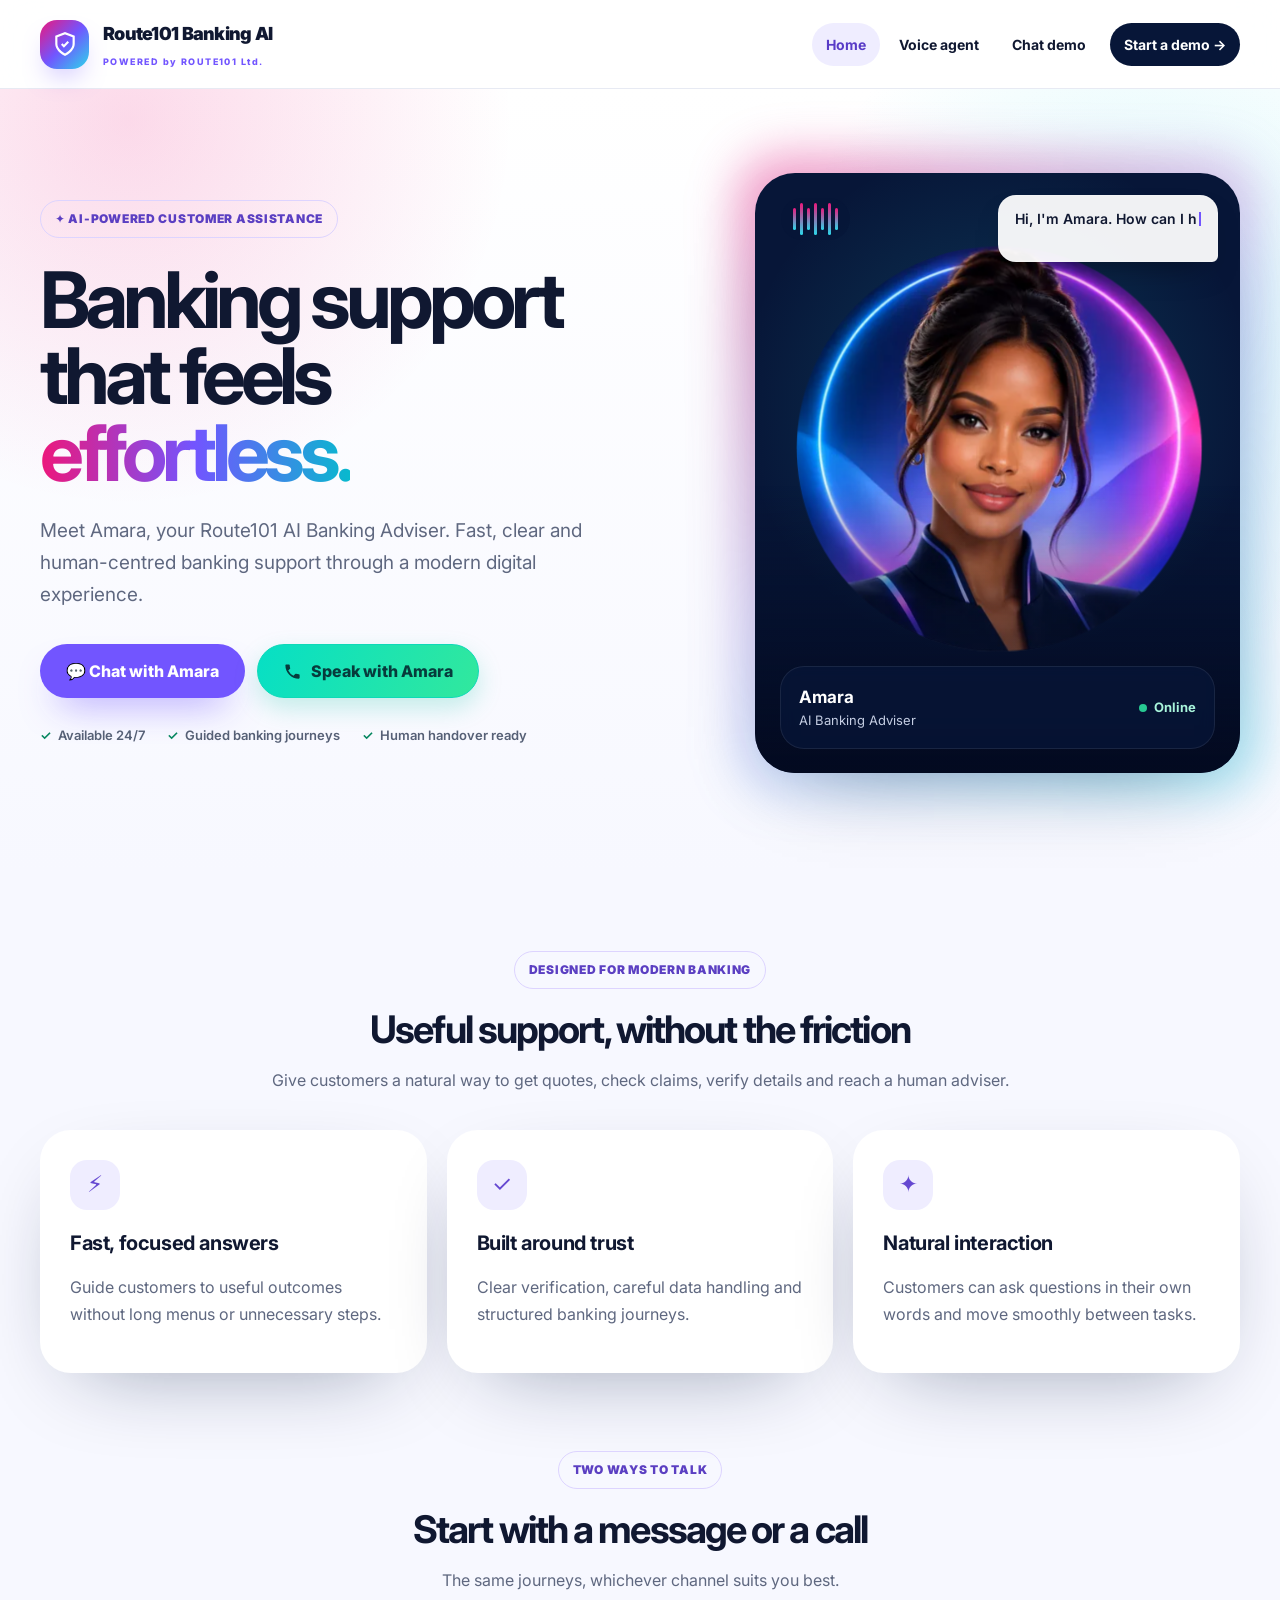
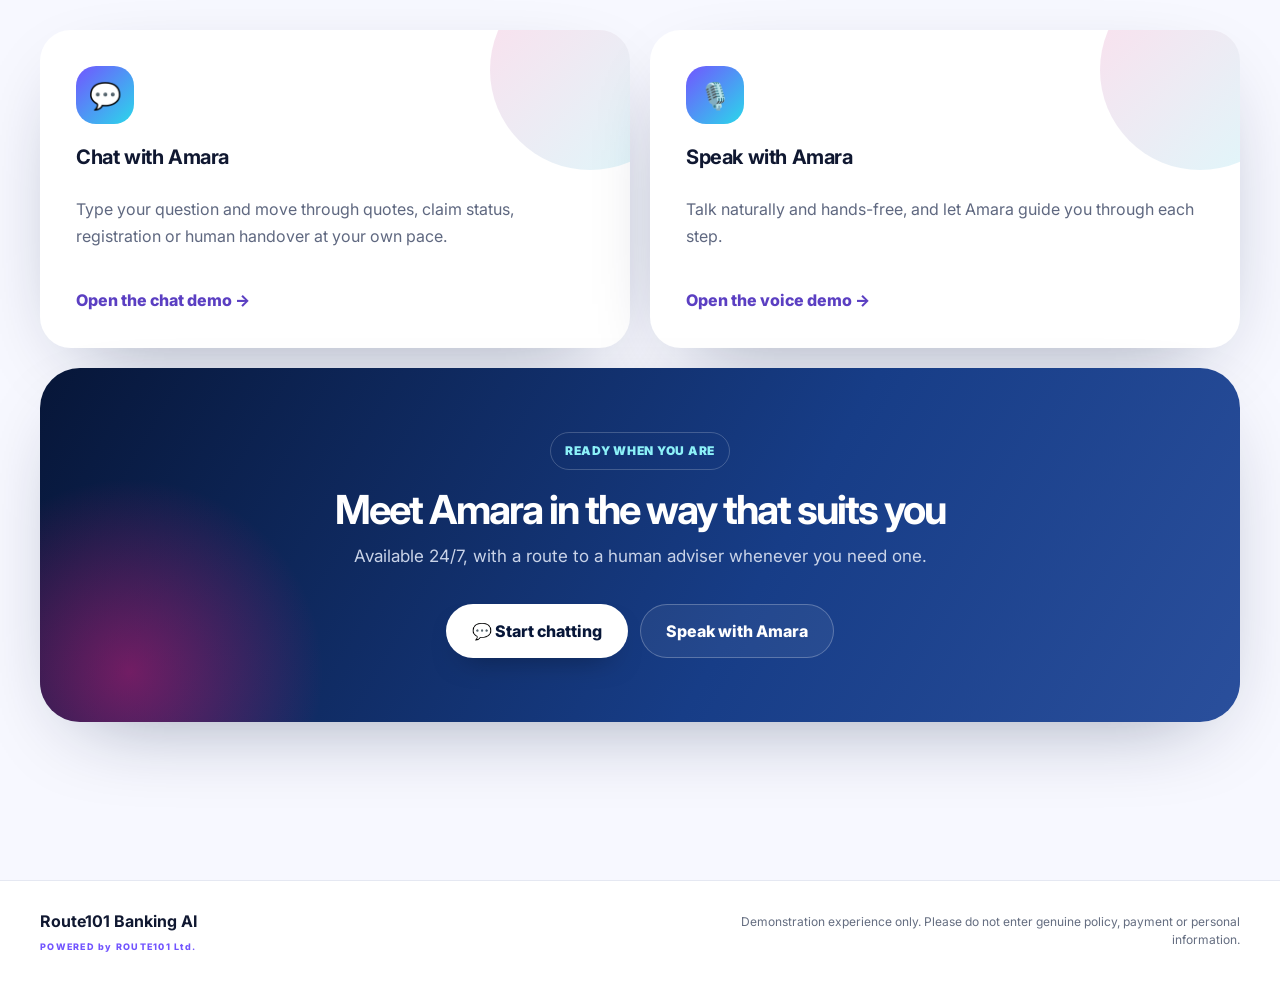
==== commit 39cc3232: "Add files via upload" ====
--- a/index.html
+++ b/index.html
@@ -1,25 +1,170 @@
-<!doctype html><html lang="en-GB"><head><meta charset="UTF-8"><meta name="viewport" content="width=device-width,initial-scale=1"><meta name="description" content="Explore Route101 Banking AI with Amara."><meta name="theme-color" content="#071638"><title>Route101 Banking AI | Meet Amara</title><link rel="stylesheet" href="styles.css"><style>
-/* Home-page voice CTA only; retain the existing page and chat button. */
-.hero-copy .actions .btn-voice-aqua{
- display:inline-flex;align-items:center;justify-content:center;gap:9px;
- flex-shrink:0;white-space:nowrap;
- background:linear-gradient(115deg,#06dfc5 0%,#32e89d 100%);
- color:#073b3c;border:1px solid #0ed9b8;
- box-shadow:0 10px 24px rgba(0,190,157,.22);
- transition:transform .18s ease,box-shadow .18s ease,filter .18s ease;
-}
-.hero-copy .actions .btn-voice-aqua svg{flex:0 0 19px;display:block}
-.hero-copy .actions .btn-voice-aqua span{white-space:nowrap}
-.hero-copy .actions .btn-voice-aqua:hover{
- transform:translateY(-2px);filter:brightness(1.04);
- box-shadow:0 14px 28px rgba(0,190,157,.30);
-}
-.hero-copy .actions .btn-voice-aqua:focus-visible{
- outline:3px solid #087c72;outline-offset:4px;
-}
-@media(prefers-reduced-motion:reduce){
- .hero-copy .actions .btn-voice-aqua{transition:none}
- .hero-copy .actions .btn-voice-aqua:hover{transform:none}
-}
-</style>
-</head><body data-page="home"><header class="site-header"><div class="wrap nav"><a class="brand" href="index.html" aria-label="Route101 Banking AI home"><span class="brand-mark"><svg viewBox="0 0 24 24" fill="none" stroke="currentColor" stroke-width="2"><path d="M12 22s8-4 8-10V5l-8-3-8 3v7c0 6 8 10 8 10z"/><path d="m9 12 2 2 4-4"/></svg></span><span class="brand-copy"><span class="brand-title">Route101 Banking AI</span><span class="brand-subtitle">POWERED by ROUTE101 Ltd.</span></span></a><button class="menu" aria-label="Toggle navigation" aria-expanded="false">☰</button><nav class="nav-links"><a data-page="home" href="index.html">Home</a><a data-page="voice" href="voice.html">Voice agent</a><a data-page="chat" href="chat.html">Chat demo</a><a class="nav-cta" href="chat.html">Start a demo →</a></nav></div></header><main><section class="hero"><div class="wrap hero-grid"><div class="hero-copy"><span class="eyebrow">✦ AI-powered customer assistance</span><h1>Banking support that feels <span class="gradient">effortless.</span></h1><p class="lead">Meet Henry‑James, your Route101 AI Banking Adviser. Explore fast, clear and human-centred banking support through a modern digital experience.</p><div class="actions"><a class="btn btn-primary" href="chat.html">💬 Chat with Henry‑James</a><a class="btn btn-voice-aqua" href="voice.html"><svg width="19" height="19" viewBox="0 0 24 24" fill="currentColor" aria-hidden="true" focusable="false"><path d="M6.62 10.79a15.05 15.05 0 0 0 6.59 6.59l2.2-2.2a1 1 0 0 1 1.02-.24c1.12.37 2.33.57 3.57.57a1 1 0 0 1 1 1V20a1 1 0 0 1-1 1C10.61 21 3 13.39 3 4a1 1 0 0 1 1-1h3.5a1 1 0 0 1 1 1c0 1.25.2 2.45.57 3.57a1 1 0 0 1-.25 1.02l-2.2 2.2Z"/></svg><span>Speak with Amara</span></a></div><div class="proof"><span>Available 24/7</span><span>Guided banking journeys</span><span>Human handover ready</span></div></div><div class="portrait-wrap"><div class="portrait-glow"></div><article class="portrait-card"><img class="amara-motion" src="amara-idle-natural.webp" data-idle-src="amara-idle-natural.webp" data-speaking-src="amara-speaking-loop.webp" data-static-src="amara-static-fallback.webp" alt="Amara digital banking adviser avatar"><div class="wave" aria-hidden="true"><i></i><i></i><i></i><i></i><i></i><i></i><i></i></div><div class="agent-badge"><div><strong>Henry‑James</strong><small>AI Banking Adviser</small></div><span class="online">Online</span></div></article></div></div></section><section class="feature-section"><div class="wrap"><div class="section-intro"><span class="section-label">Designed for modern banking</span><h2>Useful support, without the friction</h2><p>Give customers a natural way to get quotes, check claims, verify details and reach a human adviser.</p></div><div class="features"><article class="feature"><span class="feature-icon">⚡</span><h3>Fast, focused answers</h3><p>Guide customers to useful outcomes without long menus or unnecessary steps.</p></article><article class="feature"><span class="feature-icon">✓</span><h3>Built around trust</h3><p>Clear verification, careful data handling and structured banking journeys.</p></article><article class="feature"><span class="feature-icon">✦</span><h3>Natural interaction</h3><p>Customers can ask questions in their own words and move smoothly between tasks.</p></article></div></div></section></main><footer class="site-footer"><div class="wrap footer-inner"><div class="footer-brand"><strong>Route101 Banking AI</strong><span>POWERED by ROUTE101 Ltd.</span></div><p>Demonstration experience only. Please do not enter genuine policy, payment or personal information.</p></div></footer><script src="app.js"></script></body></html>+<!doctype html>
+<html lang="en-GB">
+<head>
+  <meta charset="UTF-8">
+  <meta name="viewport" content="width=device-width,initial-scale=1">
+  <meta name="description" content="Meet Amara, your Route101 AI Banking Adviser. Quotes, claims, verification and human handover, available 24/7.">
+  <meta name="theme-color" content="#071638">
+  <title>Route101 Banking AI | Meet Amara</title>
+
+  <link rel="preconnect" href="https://fonts.googleapis.com">
+  <link rel="preconnect" href="https://fonts.gstatic.com" crossorigin>
+  <link rel="stylesheet" href="https://fonts.googleapis.com/css2?family=Inter:wght@400;500;600;700;800;900&display=swap">
+  <link rel="stylesheet" href="styles.css">
+  <link rel="preload" href="amara-idle-natural.webp" as="image">
+</head>
+<body data-page="home">
+
+<header class="site-header">
+  <div class="wrap nav">
+    <a class="brand" href="index.html" aria-label="Route101 Banking AI home">
+      <span class="brand-mark" aria-hidden="true">
+        <svg viewBox="0 0 24 24" fill="none" stroke="currentColor" stroke-width="2"><path d="M12 22s8-4 8-10V5l-8-3-8 3v7c0 6 8 10 8 10z"/><path d="m9 12 2 2 4-4"/></svg>
+      </span>
+      <span class="brand-copy">
+        <span class="brand-title">Route101 Banking AI</span>
+        <span class="brand-subtitle">POWERED by ROUTE101 Ltd.</span>
+      </span>
+    </a>
+    <button class="menu" type="button" aria-label="Toggle navigation" aria-expanded="false">☰</button>
+    <nav class="nav-links" aria-label="Main">
+      <a data-page="home" href="index.html">Home</a>
+      <a data-page="voice" href="voice.html">Voice agent</a>
+      <a data-page="chat" href="chat.html">Chat demo</a>
+      <a class="nav-cta" href="chat.html">Start a demo →</a>
+    </nav>
+  </div>
+</header>
+
+<main>
+  <section class="hero">
+    <div class="wrap hero-grid">
+      <div class="hero-copy">
+        <span class="eyebrow">✦ AI-powered customer assistance</span>
+        <h1>Banking support that feels <span class="gradient">effortless.</span></h1>
+        <p class="lead">Meet Amara, your Route101 AI Banking Adviser. Fast, clear and human-centred banking support through a modern digital experience.</p>
+
+        <div class="actions">
+          <a class="btn btn-primary" href="chat.html">💬 Chat with Amara</a>
+          <a class="btn btn-voice-aqua" href="voice.html">
+            <svg width="19" height="19" viewBox="0 0 24 24" fill="currentColor" aria-hidden="true" focusable="false"><path d="M6.62 10.79a15.05 15.05 0 0 0 6.59 6.59l2.2-2.2a1 1 0 0 1 1.02-.24c1.12.37 2.33.57 3.57.57a1 1 0 0 1 1 1V20a1 1 0 0 1-1 1C10.61 21 3 13.39 3 4a1 1 0 0 1 1-1h3.5a1 1 0 0 1 1 1c0 1.25.2 2.45.57 3.57a1 1 0 0 1-.25 1.02l-2.2 2.2Z"/></svg>
+            <span>Speak with Amara</span>
+          </a>
+        </div>
+
+        <div class="proof">
+          <span>Available 24/7</span>
+          <span>Guided banking journeys</span>
+          <span>Human handover ready</span>
+        </div>
+      </div>
+
+      <div class="portrait-wrap">
+        <div class="portrait-glow" aria-hidden="true"></div>
+        <article class="portrait-card amara-living" aria-label="Amara, AI Banking Adviser">
+          <div class="amara-stage">
+            <img class="amara-motion"
+                 src="amara-idle-natural.webp"
+                 data-idle-src="amara-idle-natural.webp"
+                 data-speaking-src="amara-speaking-loop.webp"
+                 data-static-src="amara-static-fallback.webp"
+                 alt="Amara, digital banking adviser"
+                 width="512" height="512"
+                 draggable="false">
+          </div>
+
+          <div class="speech">
+            <p data-text="Hi, I'm Amara. How can I help with your banking today?">Hi, I'm Amara. How can I help with your banking today?</p>
+          </div>
+
+          <div class="wave" aria-hidden="true"><i></i><i></i><i></i><i></i><i></i><i></i><i></i></div>
+
+          <div class="agent-badge">
+            <div>
+              <strong>Amara</strong>
+              <small>AI Banking Adviser</small>
+            </div>
+            <span class="online">Online</span>
+          </div>
+        </article>
+      </div>
+    </div>
+  </section>
+
+  <section class="feature-section">
+    <div class="wrap">
+      <div class="section-intro reveal">
+        <span class="section-label">Designed for modern banking</span>
+        <h2>Useful support, without the friction</h2>
+        <p>Give customers a natural way to get quotes, check claims, verify details and reach a human adviser.</p>
+      </div>
+
+      <div class="features">
+        <article class="feature reveal">
+          <span class="feature-icon" aria-hidden="true">⚡</span>
+          <h3>Fast, focused answers</h3>
+          <p>Guide customers to useful outcomes without long menus or unnecessary steps.</p>
+        </article>
+        <article class="feature reveal">
+          <span class="feature-icon" aria-hidden="true">✓</span>
+          <h3>Built around trust</h3>
+          <p>Clear verification, careful data handling and structured banking journeys.</p>
+        </article>
+        <article class="feature reveal">
+          <span class="feature-icon" aria-hidden="true">✦</span>
+          <h3>Natural interaction</h3>
+          <p>Customers can ask questions in their own words and move smoothly between tasks.</p>
+        </article>
+      </div>
+    </div>
+  </section>
+
+  <section class="feature-section section-tight">
+    <div class="wrap">
+      <div class="section-intro reveal">
+        <span class="section-label">Two ways to talk</span>
+        <h2>Start with a message or a call</h2>
+        <p>The same journeys, whichever channel suits you best.</p>
+      </div>
+
+      <div class="channels">
+        <a class="channel reveal" href="chat.html">
+          <span class="channel-icon" aria-hidden="true">💬</span>
+          <h3>Chat with Amara</h3>
+          <p>Type your question and move through quotes, claim status, registration or human handover at your own pace.</p>
+          <span class="channel-link">Open the chat demo</span>
+        </a>
+        <a class="channel reveal" href="voice.html">
+          <span class="channel-icon" aria-hidden="true">🎙️</span>
+          <h3>Speak with Amara</h3>
+          <p>Talk naturally and hands-free, and let Amara guide you through each step.</p>
+          <span class="channel-link">Open the voice demo</span>
+        </a>
+      </div>
+
+      <div class="cta-band reveal">
+        <span class="section-label">Ready when you are</span>
+        <h2>Meet Amara in the way that suits you</h2>
+        <p>Available 24/7, with a route to a human adviser whenever you need one.</p>
+        <div class="actions">
+          <a class="btn btn-light" href="chat.html">💬 Start chatting</a>
+          <a class="btn btn-ghost-light" href="voice.html">Speak with Amara</a>
+        </div>
+      </div>
+    </div>
+  </section>
+</main>
+
+<footer class="site-footer">
+  <div class="wrap footer-inner">
+    <div class="footer-brand">
+      <strong>Route101 Banking AI</strong>
+      <span>POWERED by ROUTE101 Ltd.</span>
+    </div>
+    <p>Demonstration experience only. Please do not enter genuine policy, payment or personal information.</p>
+  </div>
+</footer>
+
+<script src="app.js"></script>
+</body>
+</html>
--- a/styles.css
+++ b/styles.css
@@ -1,110 +1,966 @@
-@import url('https://fonts.googleapis.com/css2?family=Inter:wght@400;500;600;700;800;900&display=swap');
-:root{--navy:#071638;--navy2:#0d2458;--pink:#ed177b;--violet:#7255ff;--cyan:#2ad8ea;--paper:#f7f8ff;--ink:#101831;--muted:#667085;--green:#28c993;--line:#e5e8f2;--shadow:0 28px 90px -42px rgba(7,22,56,.48)}*{box-sizing:border-box}html{scroll-behavior:smooth}body{margin:0;background:var(--paper);color:var(--ink);font-family:Inter,system-ui,sans-serif}a{text-decoration:none;color:inherit}.wrap{width:min(1200px,calc(100% - 40px));margin:auto}.site-header{position:sticky;top:0;z-index:50;background:rgba(255,255,255,.9);border-bottom:1px solid rgba(229,232,242,.9);backdrop-filter:blur(18px)}.nav{min-height:88px;display:flex;align-items:center;justify-content:space-between;gap:22px}.brand{display:flex;align-items:center;gap:14px}.brand-mark{width:49px;height:49px;display:grid;place-items:center;border-radius:17px;color:#fff;background:linear-gradient(135deg,var(--pink),var(--violet),var(--cyan));box-shadow:0 14px 30px -15px var(--violet)}.brand-mark svg{width:26px}.brand-copy{display:flex;flex-direction:column}.brand-title{font-size:18px;font-weight:900;letter-spacing:-.04em}.brand-subtitle{margin-top:8px;font-size:9px;font-weight:800;letter-spacing:.16em;color:var(--violet)}.nav-links{display:flex;align-items:center;gap:5px}.nav-links a{padding:11px 14px;border-radius:999px;font-size:14px;font-weight:700}.nav-links a:hover,.nav-links a.active{background:#efedff;color:#583bc7}.nav-links .nav-cta{margin-left:5px;background:var(--navy);color:#fff}.menu{display:none;border:0;background:none;font-size:25px}.hero{padding:84px 0 100px;background:radial-gradient(circle at 10% 4%,rgba(237,23,123,.16),transparent 28%),radial-gradient(circle at 90% 28%,rgba(42,216,234,.17),transparent 28%),linear-gradient(180deg,#fff,var(--paper))}.hero-grid{display:grid;grid-template-columns:1.04fr .96fr;gap:72px;align-items:center}.eyebrow,.section-label{display:inline-flex;padding:9px 14px;border:1px solid #ddd4ff;border-radius:999px;color:#5b3fc2;font-size:12px;font-weight:900;letter-spacing:.06em;text-transform:uppercase}.hero h1{margin:24px 0;font-size:clamp(49px,6.1vw,78px);line-height:.98;letter-spacing:-.065em}.gradient{background:linear-gradient(90deg,var(--pink),var(--violet),#08b9ce);-webkit-background-clip:text;background-clip:text;color:transparent}.lead{max-width:620px;color:var(--muted);font-size:19px;line-height:1.67}.actions{display:flex;flex-wrap:wrap;gap:12px;margin-top:34px}.btn{display:inline-flex;align-items:center;justify-content:center;min-height:54px;padding:0 25px;border:1px solid transparent;border-radius:999px;font-weight:800;transition:.2s}.btn:hover{transform:translateY(-2px)}.btn-primary{background:var(--violet);color:#fff;box-shadow:0 19px 38px -19px rgba(114,85,255,.9)}.btn-secondary{border-color:#cfd4e3;background:#fff}.btn-light{margin-top:28px;background:#fff;color:var(--navy)}.proof{display:flex;flex-wrap:wrap;gap:22px;margin-top:28px;color:#566076;font-size:13px;font-weight:600}.proof span:before{content:'✓';margin-right:7px;color:#05865f}.portrait-wrap{position:relative;max-width:485px;margin-left:auto}.portrait-glow{position:absolute;inset:-18px;border-radius:44px;background:linear-gradient(145deg,rgba(237,23,123,.44),rgba(114,85,255,.2),rgba(42,216,234,.4));filter:blur(24px)}.portrait-card{position:relative;overflow:hidden;min-height:580px;border-radius:40px;background:var(--navy);box-shadow:var(--shadow)}.portrait-card img{position:absolute;width:100%;height:100%;object-fit:cover}.portrait-card:after{content:'';position:absolute;inset:0;background:linear-gradient(180deg,transparent 48%,rgba(3,9,30,.94))}.agent-badge{position:absolute;z-index:2;left:25px;right:25px;bottom:24px;display:flex;justify-content:space-between;padding:18px;border-radius:24px;background:rgba(7,22,56,.75);color:#fff}.agent-badge small{display:block;color:#c5cee3}.online{color:#a8f4db}.wave{position:absolute;z-index:2;left:26px;top:25px;display:flex;gap:4px;align-items:center;height:42px;padding:0 12px;border-radius:999px;background:rgba(7,22,56,.65)}.wave i{width:3px;height:22px;border-radius:8px;background:linear-gradient(var(--pink),var(--cyan));animation:wave 1.1s ease-in-out infinite}.wave i:nth-child(2n){height:32px;animation-delay:.15s}@keyframes wave{50%{transform:scaleY(.4)}}.feature-section{padding:78px 0}.section-intro{text-align:center;max-width:760px;margin:0 auto 36px}.section-intro h2{margin:20px 0 10px;font-size:38px;letter-spacing:-.05em}.section-intro p,.feature p{color:var(--muted);line-height:1.68}.features{display:grid;grid-template-columns:repeat(3,1fr);gap:20px}.feature{padding:30px;border-radius:31px;background:#fff;box-shadow:var(--shadow)}.feature-icon{display:grid;place-items:center;width:50px;height:50px;border-radius:17px;background:#efedff;color:#6548d1;font-size:23px}.site-footer{padding:28px 0;border-top:1px solid var(--line);background:#fff}.footer-inner{display:flex;justify-content:space-between;align-items:center;gap:24px}.footer-brand{display:flex;flex-direction:column}.footer-brand span{margin-top:7px;color:var(--violet);font-size:9px;font-weight:800;letter-spacing:.14em}.footer-inner p{max-width:520px;color:#70798b;font-size:12px;text-align:right}.experience-page{min-height:calc(100vh - 160px);background:radial-gradient(circle at 8% 90%,rgba(237,23,123,.13),transparent 28%),radial-gradient(circle at 92% 10%,rgba(42,216,234,.16),transparent 30%),linear-gradient(180deg,#fff,var(--paper))}.experience-hero{padding:42px 0 70px}.back{display:inline-block;margin-bottom:25px;color:#596277;font-size:13px;font-weight:800}.experience-shell{display:grid;grid-template-columns:1fr 1fr;overflow:hidden;min-height:650px;border:1px solid rgba(255,255,255,.9);border-radius:42px;background:#fff;box-shadow:0 38px 110px -48px rgba(7,22,56,.6)}.agent-profile{padding:52px}.profile-top{
-display:flex;
-justify-content:flex-end;
-margin-bottom:20px;
-}.mini-person{position:relative}.mini-person img{
-    width:220px;
-    height:220px; object-fit:cover;border-radius:26px;box-shadow:0 16px 38px -20px #071638}.status{position:absolute;right:-3px;bottom:1px;width:20px;height:20px;border:4px solid #fff;border-radius:50%;background:var(--green)}.availability{padding:9px 12px;border-radius:999px;background:#e8fbf4;color:#087e5d;font-size:11px;font-weight:900;text-transform:uppercase}.voice-badge{background:#efedff;color:#5b3fc2}.kicker{margin:34px 0 10px;color:#6548d1;font-size:12px;font-weight:900;letter-spacing:.14em;text-transform:uppercase}.agent-profile h1{max-width:560px;margin:0 0 15px;font-size:clamp(42px,5vw,64px);line-height:1;letter-spacing:-.06em}.agent-profile>p{max-width:620px;color:var(--muted);font-size:17px;line-height:1.7}.journey-list{display:grid;gap:10px;margin-top:28px}.journey-list>div{display:flex;align-items:center;gap:14px;padding:14px 16px;border:1px solid var(--line);border-radius:18px;background:#fbfbfe}.journey-list>div>span{display:grid;place-items:center;flex:0 0 38px;height:38px;border-radius:13px;background:#efedff;color:#5b3fc2;font-size:11px;font-weight:900}.journey-list p{display:flex;flex-direction:column;margin:0}.journey-list small{margin-top:4px;color:var(--muted);line-height:1.4}.chat-callout{display:flex;align-items:center;gap:12px;margin-top:24px;padding:17px 19px;border-radius:20px;background:var(--navy);color:#fff}.chat-callout div{display:flex;flex-direction:column}.chat-callout small{margin-top:3px;color:#c4cde0}.pulse-dot{width:11px;height:11px;border-radius:50%;background:var(--green);box-shadow:0 0 0 8px rgba(40,201,147,.13)}.chat-callout .arrow{margin-left:auto;color:var(--cyan);font-size:24px}.impact-panel{position:relative;overflow:hidden;padding:58px;background:linear-gradient(145deg,var(--navy),#132f70 58%,#294074);color:#fff}.impact-orb{position:absolute;right:-120px;top:-100px;width:360px;height:360px;border-radius:50%;background:linear-gradient(135deg,rgba(237,23,123,.55),rgba(42,216,234,.35));filter:blur(16px)}.impact-panel>*:not(.impact-orb){position:relative}.section-label.light{border-color:rgba(255,255,255,.2);color:#8cf1f8}.impact-panel h2{margin:26px 0 16px;font-size:42px;line-height:1.06;letter-spacing:-.055em}.impact-panel>p{color:#c5cee1;line-height:1.75}.metric-grid{display:grid;grid-template-columns:1fr 1fr;gap:14px;margin-top:34px}.metric-grid div{padding:21px;border:1px solid rgba(255,255,255,.14);border-radius:23px;background:rgba(255,255,255,.06);backdrop-filter:blur(8px)}.metric-grid strong{display:block;font-size:27px}.metric-grid span{display:block;margin-top:5px;color:#c4cde0;font-size:12px}.voice-panel{background:linear-gradient(145deg,#30125d,#5c2fa0 58%,#0b708c)}.voice-visual{height:92px;display:flex;align-items:center;justify-content:center;gap:8px;margin:32px 0;border-radius:26px;background:linear-gradient(135deg,#f4f1ff,#ecfbfd)}.voice-visual span{width:6px;border-radius:99px;background:linear-gradient(var(--pink),var(--violet),var(--cyan));animation:voice 1.2s ease-in-out infinite}.voice-visual span:nth-child(1),.voice-visual span:nth-child(9){height:18px}.voice-visual span:nth-child(2),.voice-visual span:nth-child(8){height:34px;animation-delay:.1s}.voice-visual span:nth-child(3),.voice-visual span:nth-child(7){height:52px;animation-delay:.2s}.voice-visual span:nth-child(4),.voice-visual span:nth-child(6){height:68px;animation-delay:.3s}.voice-visual span:nth-child(5){height:78px;animation-delay:.4s}@keyframes voice{50%{transform:scaleY(.35)}}.scenario-stack{display:grid;gap:12px;margin-top:30px}.scenario-stack div{display:flex;flex-direction:column;padding:18px;border:1px solid rgba(255,255,255,.15);border-radius:19px;background:rgba(255,255,255,.07)}.scenario-stack span{margin-top:6px;color:#d4d6e9;font-size:12px}.cognigy-webchat{z-index:1000!important}@media(max-width:900px){.nav-links{display:none}.menu{display:block}.nav-links.open{position:absolute;top:88px;left:0;right:0;display:flex;flex-direction:column;padding:15px;background:#fff}.hero-grid,.features,.experience-shell{grid-template-columns:1fr}.portrait-wrap{width:100%;margin:auto}.impact-panel{min-height:560px}.footer-inner{align-items:flex-start;flex-direction:column}.footer-inner p{text-align:left}}@media(max-width:590px){.wrap{width:calc(100% - 28px)}.hero{padding:56px 0}.hero h1{font-size:46px}.actions{flex-direction:column}.btn{width:100%}.portrait-card{min-height:520px}.agent-profile,.impact-panel{padding:30px 24px}.experience-shell{border-radius:28px}.agent-profile h1,.impact-panel h2{font-size:38px}.metric-grid{grid-template-columns:1fr 1fr}.brand-title{font-size:15px}.brand-subtitle{font-size:8px}}
-.hero-chat-avatar{
-    position:relative;
-    margin:30px 0 35px;
-}
-
-.hero-chat-avatar img{
-    width:220px;
-    height:220px;
-    object-fit:cover;
-    border-radius:32px;
-    box-shadow:
-        0 30px 70px rgba(7,22,56,.25);
-}
-
-.hero-chat-avatar .status{
-    width:26px;
-    height:26px;
-    right:8px;
-    bottom:8px;
-}
-
-.premium-chat-launch{
-    align-items:center;
-    gap:20px;
-    padding:24px;
-    border-radius:24px;
-    background:linear-gradient(
-        135deg,
-        #071638,
-        #173d87
-    );
-    color:#fff;
-    margin-top:28px;
-}
-
-.launch-avatar{
-    width:95px;
-    height:95px;
-    object-fit:cover;
-    border-radius:24px;
-    border:3px solid rgba(255,255,255,.1);
-}
-
-.launch-copy{
-    display:flex;
-    flex-direction:column;
-}
-
-.live-badge{
-    display:inline-block;
-    width:fit-content;
-    margin-bottom:10px;
-    padding:6px 12px;
-    border-radius:999px;
-    background:#28c993;
-    color:#071638;
-    font-size:11px;
-    font-weight:900;
-    letter-spacing:.08em;
-}
-
-.launch-copy strong{
-    font-size:28px;
-    margin-bottom:6px;
-}
-
-.launch-copy small{
-    color:#d4def3;
-    font-size:14px;
-}
-
-.launch-direction{
-    margin-top:12px;
-    color:#8cf1f8;
-    font-size:15px;
-    font-weight:700;
-    animation:chatHint 2s infinite;
-}
-
-@keyframes chatHint{
-    50%{
-        transform:translateX(8px);
-    }
-}
-
-@media(max-width:590px){
-
-    .hero-chat-avatar img{
-        width:170px;
-        height:170px;
-    }
-
-    .premium-chat-launch{
-        flex-direction:column;
-        text-align:center;
-    }
-
-    .launch-copy strong{
-        font-size:22px;
-    }
-}
-.amara-motion{transition:opacity .18s ease}@media(prefers-reduced-motion:reduce){.amara-motion{content:url("amara-static-fallback.webp")}}
+/* ==========================================================================
+   Route101 Banking AI — shared styles
+   ========================================================================== */
+
+:root {
+  --navy: #071638;
+  --navy-2: #0d2458;
+  --pink: #ed177b;
+  --violet: #7255ff;
+  --violet-deep: #5b3fc2;
+  --cyan: #2ad8ea;
+  --paper: #f7f8ff;
+  --ink: #101831;
+  --muted: #5f6880;
+  --green: #28c993;
+  --line: #e5e8f2;
+  --shadow: 0 28px 90px -42px rgba(7, 22, 56, .48);
+  --focus: #5b3fc2;
+  --ease: cubic-bezier(.2, .7, .2, 1);
+}
+
+*,
+*::before,
+*::after { box-sizing: border-box; }
+
+html { scroll-behavior: smooth; }
+
+body {
+  margin: 0;
+  background: var(--paper);
+  color: var(--ink);
+  font-family: Inter, system-ui, -apple-system, "Segoe UI", sans-serif;
+  -webkit-font-smoothing: antialiased;
+  line-height: 1.5;
+}
+
+a { color: inherit; text-decoration: none; }
+img { display: block; max-width: 100%; }
+button { font: inherit; }
+
+:focus-visible {
+  outline: 3px solid var(--focus);
+  outline-offset: 4px;
+  border-radius: 8px;
+}
+
+.wrap {
+  width: min(1200px, calc(100% - 40px));
+  margin: 0 auto;
+}
+
+/* ---------- Header & navigation ---------- */
+
+.site-header {
+  position: sticky;
+  top: 0;
+  z-index: 50;
+  background: rgba(255, 255, 255, .9);
+  border-bottom: 1px solid rgba(229, 232, 242, .9);
+  backdrop-filter: blur(18px);
+  -webkit-backdrop-filter: blur(18px);
+}
+
+.nav {
+  min-height: 88px;
+  display: flex;
+  align-items: center;
+  justify-content: space-between;
+  gap: 22px;
+}
+
+.brand { display: flex; align-items: center; gap: 14px; }
+
+.brand-mark {
+  width: 49px;
+  height: 49px;
+  display: grid;
+  place-items: center;
+  border-radius: 17px;
+  color: #fff;
+  background: linear-gradient(135deg, var(--pink), var(--violet), var(--cyan));
+  box-shadow: 0 14px 30px -15px var(--violet);
+}
+
+.brand-mark svg { width: 26px; }
+
+.brand-copy { display: flex; flex-direction: column; }
+
+.brand-title { font-size: 18px; font-weight: 900; letter-spacing: -.04em; }
+
+.brand-subtitle {
+  margin-top: 8px;
+  font-size: 9px;
+  font-weight: 800;
+  letter-spacing: .16em;
+  color: var(--violet);
+}
+
+.nav-links { display: flex; align-items: center; gap: 5px; }
+
+.nav-links a {
+  padding: 11px 14px;
+  border-radius: 999px;
+  font-size: 14px;
+  font-weight: 700;
+  transition: background-color .2s var(--ease), color .2s var(--ease);
+}
+
+.nav-links a:hover,
+.nav-links a.active { background: #efedff; color: #583bc7; }
+
+.nav-links .nav-cta { margin-left: 5px; background: var(--navy); color: #fff; }
+.nav-links .nav-cta:hover { background: var(--navy-2); color: #fff; }
+
+.menu {
+  display: none;
+  border: 0;
+  background: none;
+  font-size: 25px;
+  line-height: 1;
+  padding: 10px;
+  cursor: pointer;
+  color: var(--ink);
+}
+
+/* ---------- Shared components ---------- */
+
+.eyebrow,
+.section-label {
+  display: inline-flex;
+  padding: 9px 14px;
+  border: 1px solid #ddd4ff;
+  border-radius: 999px;
+  color: var(--violet-deep);
+  font-size: 12px;
+  font-weight: 900;
+  letter-spacing: .06em;
+  text-transform: uppercase;
+}
+
+.gradient {
+  background: linear-gradient(90deg, var(--pink), var(--violet), #08b9ce);
+  -webkit-background-clip: text;
+  background-clip: text;
+  color: transparent;
+}
+
+.btn {
+  display: inline-flex;
+  align-items: center;
+  justify-content: center;
+  gap: 9px;
+  min-height: 54px;
+  padding: 0 25px;
+  border: 1px solid transparent;
+  border-radius: 999px;
+  font-weight: 800;
+  white-space: nowrap;
+  cursor: pointer;
+  transition: transform .18s var(--ease), box-shadow .18s var(--ease), filter .18s var(--ease), background-color .18s var(--ease);
+}
+
+.btn:hover { transform: translateY(-2px); }
+
+.btn svg { flex: 0 0 19px; display: block; }
+
+.btn-primary {
+  background: var(--violet);
+  color: #fff;
+  box-shadow: 0 19px 38px -19px rgba(114, 85, 255, .9);
+}
+
+.btn-primary:hover { background: #6748f0; }
+
+.btn-secondary { border-color: #cfd4e3; background: #fff; color: var(--ink); }
+.btn-secondary:hover { border-color: #b7bfd3; }
+
+.btn-light {
+  background: #fff;
+  color: var(--navy);
+  box-shadow: 0 14px 30px -18px rgba(0, 0, 0, .5);
+}
+
+.btn-voice-aqua {
+  background: linear-gradient(115deg, #06dfc5 0%, #32e89d 100%);
+  color: #073b3c;
+  border-color: #0ed9b8;
+  box-shadow: 0 10px 24px rgba(0, 190, 157, .22);
+}
+
+.btn-voice-aqua:hover { filter: brightness(1.04); box-shadow: 0 14px 28px rgba(0, 190, 157, .30); }
+
+.btn-ghost-light {
+  border-color: rgba(255, 255, 255, .25);
+  background: rgba(255, 255, 255, .06);
+  color: #fff;
+}
+
+.btn-ghost-light:hover { background: rgba(255, 255, 255, .12); }
+
+/* ---------- Home: hero ---------- */
+
+.hero {
+  position: relative;
+  overflow: hidden;
+  padding: 84px 0 100px;
+  background:
+    radial-gradient(circle at 10% 4%, rgba(237, 23, 123, .16), transparent 28%),
+    radial-gradient(circle at 90% 28%, rgba(42, 216, 234, .17), transparent 28%),
+    linear-gradient(180deg, #fff, var(--paper));
+}
+
+.hero-grid {
+  display: grid;
+  grid-template-columns: 1.04fr .96fr;
+  gap: 72px;
+  align-items: center;
+}
+
+.hero h1 {
+  margin: 24px 0;
+  font-size: clamp(49px, 6.1vw, 78px);
+  line-height: .98;
+  letter-spacing: -.065em;
+}
+
+.lead {
+  max-width: 620px;
+  color: var(--muted);
+  font-size: 19px;
+  line-height: 1.67;
+}
+
+.actions {
+  display: flex;
+  flex-wrap: wrap;
+  gap: 12px;
+  margin-top: 34px;
+}
+
+.proof {
+  display: flex;
+  flex-wrap: wrap;
+  gap: 22px;
+  margin-top: 28px;
+  color: #566076;
+  font-size: 13px;
+  font-weight: 600;
+}
+
+.proof span::before {
+  content: "✓";
+  margin-right: 7px;
+  color: #05865f;
+}
+
+/* ---------- Amara portrait (circular, living on home) ---------- */
+
+.portrait-wrap {
+  position: relative;
+  max-width: 485px;
+  margin-left: auto;
+  width: 100%;
+}
+
+.portrait-glow {
+  position: absolute;
+  inset: -18px;
+  border-radius: 44px;
+  background: linear-gradient(145deg, rgba(237, 23, 123, .44), rgba(114, 85, 255, .2), rgba(42, 216, 234, .4));
+  filter: blur(24px);
+  animation: glowDrift 9s ease-in-out infinite alternate;
+}
+
+@keyframes glowDrift {
+  from { opacity: .75; transform: scale(1) rotate(0deg); }
+  to   { opacity: 1;   transform: scale(1.03) rotate(3deg); }
+}
+
+.portrait-card {
+  position: relative;
+  overflow: hidden;
+  height: 600px;
+  margin: 0;
+  border-radius: 40px;
+  background:
+    radial-gradient(circle at 50% 38%, rgba(42, 216, 234, .18), transparent 58%),
+    var(--navy);
+  box-shadow: var(--shadow);
+}
+
+.portrait-card::after {
+  content: "";
+  position: absolute;
+  inset: 0;
+  pointer-events: none;
+  background: linear-gradient(180deg, transparent 52%, rgba(3, 9, 30, .92));
+}
+
+/* Stage: square area that holds the circular portrait */
+.amara-stage {
+  position: absolute;
+  left: 50%;
+  top: 62px;
+  width: 88%;
+  aspect-ratio: 1 / 1;
+  transform: translateX(-50%);
+  touch-action: none;
+}
+
+/* The source art is a circle on an opaque near-white square; clip to the circle */
+.amara-stage img {
+  width: 100%;
+  height: 100%;
+  object-fit: cover;
+  clip-path: circle(47.5% at 50% 50%);
+  transform-origin: 50% 50%;
+  will-change: transform;
+  user-select: none;
+  -webkit-user-drag: none;
+}
+
+.speech {
+  position: absolute;
+  z-index: 3;
+  top: 22px;
+  right: 22px;
+  max-width: 220px;
+  padding: 13px 16px;
+  border: 1px solid rgba(255, 255, 255, .14);
+  border-radius: 18px 18px 6px 18px;
+  background: rgba(255, 255, 255, .94);
+  color: var(--ink);
+  box-shadow: 0 16px 34px -18px rgba(0, 0, 0, .5);
+  font-size: 14px;
+  font-weight: 600;
+  line-height: 1.4;
+}
+
+.speech p { margin: 0; min-height: 2.8em; }
+
+.speech .caret {
+  display: inline-block;
+  width: 2px;
+  height: 1em;
+  margin-left: 2px;
+  vertical-align: -.15em;
+  background: var(--violet);
+  animation: blink 1s steps(1) infinite;
+}
+
+@keyframes blink { 50% { opacity: 0; } }
+
+.wave {
+  position: absolute;
+  z-index: 2;
+  left: 26px;
+  top: 25px;
+  display: flex;
+  gap: 4px;
+  align-items: center;
+  height: 42px;
+  padding: 0 12px;
+  border-radius: 999px;
+  background: rgba(7, 22, 56, .65);
+}
+
+.wave i {
+  width: 3px;
+  height: 22px;
+  border-radius: 8px;
+  background: linear-gradient(var(--pink), var(--cyan));
+  animation: wave 1.1s ease-in-out infinite;
+}
+
+.wave i:nth-child(2n) { height: 32px; animation-delay: .15s; }
+
+.portrait-card.is-speaking .wave i { animation-duration: .55s; }
+
+@keyframes wave { 50% { transform: scaleY(.4); } }
+
+.agent-badge {
+  position: absolute;
+  z-index: 2;
+  left: 25px;
+  right: 25px;
+  bottom: 24px;
+  display: flex;
+  justify-content: space-between;
+  align-items: center;
+  padding: 18px;
+  border: 1px solid rgba(255, 255, 255, .08);
+  border-radius: 24px;
+  background: rgba(7, 22, 56, .75);
+  backdrop-filter: blur(8px);
+  -webkit-backdrop-filter: blur(8px);
+  color: #fff;
+}
+
+.agent-badge strong { display: block; font-size: 17px; }
+.agent-badge small { display: block; color: #c5cee3; font-size: 13px; }
+
+.online {
+  display: inline-flex;
+  align-items: center;
+  gap: 7px;
+  color: #a8f4db;
+  font-size: 13px;
+  font-weight: 700;
+}
+
+.online::before {
+  content: "";
+  width: 8px;
+  height: 8px;
+  border-radius: 50%;
+  background: var(--green);
+  animation: pingDot 2.4s ease-out infinite;
+}
+
+@keyframes pingDot {
+  0%   { box-shadow: 0 0 0 0 rgba(40, 201, 147, .6); }
+  70%  { box-shadow: 0 0 0 9px rgba(40, 201, 147, 0); }
+  100% { box-shadow: 0 0 0 0 rgba(40, 201, 147, 0); }
+}
+
+/* ---------- Home: sections ---------- */
+
+.feature-section { padding: 78px 0; }
+
+.section-intro {
+  max-width: 760px;
+  margin: 0 auto 36px;
+  text-align: center;
+}
+
+.section-intro h2 {
+  margin: 20px 0 10px;
+  font-size: 38px;
+  letter-spacing: -.05em;
+  line-height: 1.1;
+}
+
+.section-intro p,
+.feature p,
+.channel p { color: var(--muted); line-height: 1.68; }
+
+.features {
+  display: grid;
+  grid-template-columns: repeat(3, 1fr);
+  gap: 20px;
+}
+
+.feature,
+.channel {
+  padding: 30px;
+  border-radius: 31px;
+  background: #fff;
+  box-shadow: var(--shadow);
+  transition: transform .3s var(--ease), box-shadow .3s var(--ease);
+}
+
+.feature:hover,
+.channel:hover { transform: translateY(-4px); }
+
+.feature h3,
+.channel h3 { margin: 18px 0 8px; font-size: 20px; letter-spacing: -.02em; }
+
+.feature-icon {
+  display: grid;
+  place-items: center;
+  width: 50px;
+  height: 50px;
+  border-radius: 17px;
+  background: #efedff;
+  color: #6548d1;
+  font-size: 23px;
+}
+
+.channels {
+  display: grid;
+  grid-template-columns: 1fr 1fr;
+  gap: 20px;
+}
+
+.channel {
+  position: relative;
+  display: flex;
+  flex-direction: column;
+  padding: 36px;
+  overflow: hidden;
+}
+
+.channel::after {
+  content: "";
+  position: absolute;
+  right: -60px;
+  top: -60px;
+  width: 200px;
+  height: 200px;
+  border-radius: 50%;
+  background: linear-gradient(135deg, rgba(237, 23, 123, .14), rgba(42, 216, 234, .16));
+  pointer-events: none;
+}
+
+.channel-icon {
+  display: grid;
+  place-items: center;
+  width: 58px;
+  height: 58px;
+  border-radius: 20px;
+  background: linear-gradient(135deg, var(--violet), var(--cyan));
+  color: #fff;
+  font-size: 26px;
+}
+
+.channel-link {
+  margin-top: auto;
+  padding-top: 22px;
+  color: var(--violet-deep);
+  font-weight: 800;
+}
+
+.channel-link::after { content: " →"; }
+
+.cta-band {
+  position: relative;
+  overflow: hidden;
+  margin: 20px 0 80px;
+  padding: 64px 48px;
+  border-radius: 40px;
+  background: linear-gradient(120deg, var(--navy) 0%, #173d87 60%, #2a4f9c 100%);
+  color: #fff;
+  text-align: center;
+  box-shadow: var(--shadow);
+}
+
+.cta-band::before {
+  content: "";
+  position: absolute;
+  left: -120px;
+  bottom: -160px;
+  width: 420px;
+  height: 420px;
+  border-radius: 50%;
+  background: radial-gradient(circle, rgba(237, 23, 123, .45), transparent 65%);
+  pointer-events: none;
+}
+
+.cta-band h2 {
+  position: relative;
+  margin: 18px 0 12px;
+  font-size: 40px;
+  line-height: 1.08;
+  letter-spacing: -.05em;
+}
+
+.cta-band p {
+  position: relative;
+  max-width: 620px;
+  margin: 0 auto;
+  color: #c9d3e8;
+  font-size: 17px;
+  line-height: 1.6;
+}
+
+.cta-band .actions { justify-content: center; position: relative; }
+
+.cta-band .section-label {
+  position: relative;
+  border-color: rgba(255, 255, 255, .2);
+  color: #8cf1f8;
+}
+
+/* ---------- Footer ---------- */
+
+.site-footer {
+  padding: 28px 0;
+  border-top: 1px solid var(--line);
+  background: #fff;
+}
+
+.footer-inner {
+  display: flex;
+  justify-content: space-between;
+  align-items: center;
+  gap: 24px;
+}
+
+.footer-brand { display: flex; flex-direction: column; }
+
+.footer-brand span {
+  margin-top: 7px;
+  color: var(--violet);
+  font-size: 9px;
+  font-weight: 800;
+  letter-spacing: .14em;
+}
+
+.footer-inner p {
+  max-width: 520px;
+  margin: 0;
+  color: #646d80;
+  font-size: 12px;
+  text-align: right;
+}
+
+/* ---------- Chat & voice experience pages ---------- */
+
+.experience-page {
+  min-height: calc(100vh - 160px);
+  background:
+    radial-gradient(circle at 8% 90%, rgba(237, 23, 123, .13), transparent 28%),
+    radial-gradient(circle at 92% 10%, rgba(42, 216, 234, .16), transparent 30%),
+    linear-gradient(180deg, #fff, var(--paper));
+}
+
+.experience-hero { padding: 42px 0 70px; }
+
+.back {
+  display: inline-block;
+  margin-bottom: 25px;
+  color: #596277;
+  font-size: 13px;
+  font-weight: 800;
+}
+
+.back:hover { color: var(--violet-deep); }
+
+.experience-shell {
+  display: grid;
+  grid-template-columns: 1fr 1fr;
+  overflow: hidden;
+  min-height: 650px;
+  border: 1px solid rgba(255, 255, 255, .9);
+  border-radius: 42px;
+  background: #fff;
+  box-shadow: 0 38px 110px -48px rgba(7, 22, 56, .6);
+}
+
+.agent-profile { padding: 52px; }
+
+.profile-top {
+  display: flex;
+  justify-content: flex-end;
+  margin-bottom: 20px;
+}
+
+.availability {
+  padding: 9px 12px;
+  border-radius: 999px;
+  background: #e8fbf4;
+  color: #087e5d;
+  font-size: 11px;
+  font-weight: 900;
+  text-transform: uppercase;
+}
+
+/* Static Amara portrait for chat and voice pages (no animation) */
+.amara-portrait {
+  position: relative;
+  width: 100%;
+  max-width: 420px;
+  aspect-ratio: 1 / 1;
+  margin: 20px 0 30px;
+  filter: drop-shadow(0 30px 40px rgba(7, 22, 56, .22));
+}
+
+.amara-portrait img {
+  width: 100%;
+  height: 100%;
+  object-fit: cover;
+  clip-path: circle(47.5% at 50% 50%);
+}
+
+.amara-portrait .status {
+  position: absolute;
+  right: 12%;
+  bottom: 12%;
+  width: 22px;
+  height: 22px;
+  border: 4px solid #fff;
+  border-radius: 50%;
+  background: var(--green);
+}
+
+.kicker {
+  margin: 34px 0 10px;
+  color: #6548d1;
+  font-size: 12px;
+  font-weight: 900;
+  letter-spacing: .14em;
+  text-transform: uppercase;
+}
+
+.agent-profile h1 {
+  max-width: 560px;
+  margin: 0 0 15px;
+  font-size: clamp(42px, 5vw, 64px);
+  line-height: 1;
+  letter-spacing: -.06em;
+}
+
+.agent-profile > p {
+  max-width: 620px;
+  color: var(--muted);
+  font-size: 17px;
+  line-height: 1.7;
+}
+
+.journey-list {
+  display: grid;
+  gap: 10px;
+  margin-top: 28px;
+}
+
+.journey-list > div {
+  display: flex;
+  align-items: center;
+  gap: 14px;
+  padding: 14px 16px;
+  border: 1px solid var(--line);
+  border-radius: 18px;
+  background: #fbfbfe;
+}
+
+.journey-list > div > span {
+  display: grid;
+  place-items: center;
+  flex: 0 0 38px;
+  height: 38px;
+  border-radius: 13px;
+  background: #efedff;
+  color: var(--violet-deep);
+  font-size: 11px;
+  font-weight: 900;
+}
+
+.journey-list p { display: flex; flex-direction: column; margin: 0; }
+.journey-list small { margin-top: 4px; color: var(--muted); line-height: 1.4; }
+
+.chat-callout {
+  display: flex;
+  align-items: center;
+  gap: 12px;
+  margin-top: 24px;
+  padding: 17px 19px;
+  border-radius: 20px;
+  background: var(--navy);
+  color: #fff;
+}
+
+.chat-callout div { display: flex; flex-direction: column; }
+.chat-callout small { margin-top: 3px; color: #c4cde0; }
+
+.pulse-dot {
+  width: 11px;
+  height: 11px;
+  border-radius: 50%;
+  background: var(--green);
+  box-shadow: 0 0 0 8px rgba(40, 201, 147, .13);
+}
+
+.chat-callout .arrow { margin-left: auto; color: var(--cyan); font-size: 24px; }
+
+.impact-panel {
+  position: relative;
+  overflow: hidden;
+  padding: 58px;
+  background: linear-gradient(145deg, var(--navy), #132f70 58%, #294074);
+  color: #fff;
+}
+
+.impact-orb {
+  position: absolute;
+  right: -120px;
+  top: -100px;
+  width: 360px;
+  height: 360px;
+  border-radius: 50%;
+  background: linear-gradient(135deg, rgba(237, 23, 123, .55), rgba(42, 216, 234, .35));
+  filter: blur(16px);
+  pointer-events: none;
+}
+
+.impact-panel > *:not(.impact-orb) { position: relative; }
+
+.section-label.light {
+  border-color: rgba(255, 255, 255, .2);
+  color: #8cf1f8;
+}
+
+.impact-panel h2 {
+  margin: 26px 0 16px;
+  font-size: 42px;
+  line-height: 1.06;
+  letter-spacing: -.055em;
+}
+
+.impact-panel > p { color: #c5cee1; line-height: 1.75; }
+
+.metric-grid {
+  display: grid;
+  grid-template-columns: 1fr 1fr;
+  gap: 14px;
+  margin-top: 34px;
+}
+
+.metric-grid div {
+  padding: 21px;
+  border: 1px solid rgba(255, 255, 255, .14);
+  border-radius: 23px;
+  background: rgba(255, 255, 255, .06);
+}
+
+.metric-grid strong { display: block; font-size: 27px; }
+.metric-grid span { display: block; margin-top: 5px; color: #c4cde0; font-size: 12px; }
+
+.voice-panel { background: linear-gradient(145deg, #30125d, #5c2fa0 58%, #0b708c); }
+
+.voice-visual {
+  height: 92px;
+  display: flex;
+  align-items: center;
+  justify-content: center;
+  gap: 8px;
+  margin: 32px 0;
+  border-radius: 26px;
+  background: linear-gradient(135deg, #f4f1ff, #ecfbfd);
+}
+
+.voice-visual span {
+  width: 6px;
+  border-radius: 99px;
+  background: linear-gradient(var(--pink), var(--violet), var(--cyan));
+  animation: voice 1.2s ease-in-out infinite;
+}
+
+.voice-visual span:nth-child(1),
+.voice-visual span:nth-child(9) { height: 18px; }
+.voice-visual span:nth-child(2),
+.voice-visual span:nth-child(8) { height: 34px; animation-delay: .1s; }
+.voice-visual span:nth-child(3),
+.voice-visual span:nth-child(7) { height: 52px; animation-delay: .2s; }
+.voice-visual span:nth-child(4),
+.voice-visual span:nth-child(6) { height: 68px; animation-delay: .3s; }
+.voice-visual span:nth-child(5) { height: 78px; animation-delay: .4s; }
+
+@keyframes voice { 50% { transform: scaleY(.35); } }
+
+.scenario-stack {
+  display: grid;
+  gap: 12px;
+  margin-top: 30px;
+}
+
+.scenario-stack div {
+  display: flex;
+  flex-direction: column;
+  padding: 18px;
+  border: 1px solid rgba(255, 255, 255, .15);
+  border-radius: 19px;
+  background: rgba(255, 255, 255, .07);
+}
+
+.scenario-stack b { font-weight: 800; }
+.scenario-stack span { margin-top: 6px; color: #d4d6e9; font-size: 12px; }
+
+/* Cognigy webchat sits above the page */
+.cognigy-webchat { z-index: 1000 !important; }
+
+/* ---------- Scroll reveal (only when JavaScript runs) ---------- */
+
+html.js .reveal {
+  opacity: 0;
+  transform: translateY(18px);
+  transition: opacity .8s var(--ease), transform .8s var(--ease);
+}
+
+html.js .reveal.in { opacity: 1; transform: none; }
+
+/* ---------- Responsive ---------- */
+
+@media (max-width: 1000px) {
+  .experience-shell { grid-template-columns: 1fr; }
+  .impact-panel { min-height: 560px; }
+}
+
+@media (max-width: 900px) {
+  .nav-links { display: none; }
+  .menu { display: block; }
+
+  .nav-links.open {
+    position: absolute;
+    top: 88px;
+    left: 0;
+    right: 0;
+    display: flex;
+    flex-direction: column;
+    padding: 15px;
+    background: #fff;
+    border-bottom: 1px solid var(--line);
+    box-shadow: 0 18px 40px -24px rgba(7, 22, 56, .4);
+  }
+
+  .hero-grid,
+  .features,
+  .channels { grid-template-columns: 1fr; }
+
+  .hero-grid { gap: 48px; }
+  .portrait-wrap { max-width: 520px; margin: 0 auto; }
+  .footer-inner { align-items: flex-start; flex-direction: column; }
+  .footer-inner p { text-align: left; }
+  .cta-band { padding: 52px 28px; }
+}
+
+@media (max-width: 590px) {
+  .wrap { width: calc(100% - 28px); }
+  .hero { padding: 56px 0 70px; }
+  .hero h1 { font-size: 46px; }
+  .lead { font-size: 17px; }
+  .actions { flex-direction: column; }
+  .btn { width: 100%; }
+  .portrait-card { height: 540px; border-radius: 30px; }
+  .amara-stage { top: 58px; width: 92%; }
+  .speech { max-width: 180px; font-size: 13px; top: 16px; right: 16px; }
+  .agent-profile,
+  .impact-panel { padding: 30px 24px; }
+  .experience-shell { border-radius: 28px; }
+  .agent-profile h1,
+  .impact-panel h2 { font-size: 38px; }
+  .section-intro h2,
+  .cta-band h2 { font-size: 30px; }
+  .metric-grid { grid-template-columns: 1fr 1fr; }
+  .brand-title { font-size: 15px; }
+  .brand-subtitle { font-size: 8px; }
+  .menu { font-size: 24px; }
+}
+
+/* ---------- Reduced motion ---------- */
+
+@media (prefers-reduced-motion: reduce) {
+  html { scroll-behavior: auto; }
+
+  *,
+  *::before,
+  *::after {
+    animation-duration: .001ms !important;
+    animation-iteration-count: 1 !important;
+    transition-duration: .001ms !important;
+  }
+
+  .btn:hover,
+  .feature:hover,
+  .channel:hover { transform: none; }
+
+  html.js .reveal { opacity: 1; transform: none; }
+}
+
+/* Home: channel section sits closer to the feature section */
+.feature-section.section-tight { padding-top: 0; }
+
+.amara-portrait.compact { max-width: 200px; margin: 0 0 26px; }
+
+.impact-panel .btn-light { margin-top: 28px; }
+.amara-portrait .status { right: 15%; bottom: 15%; }
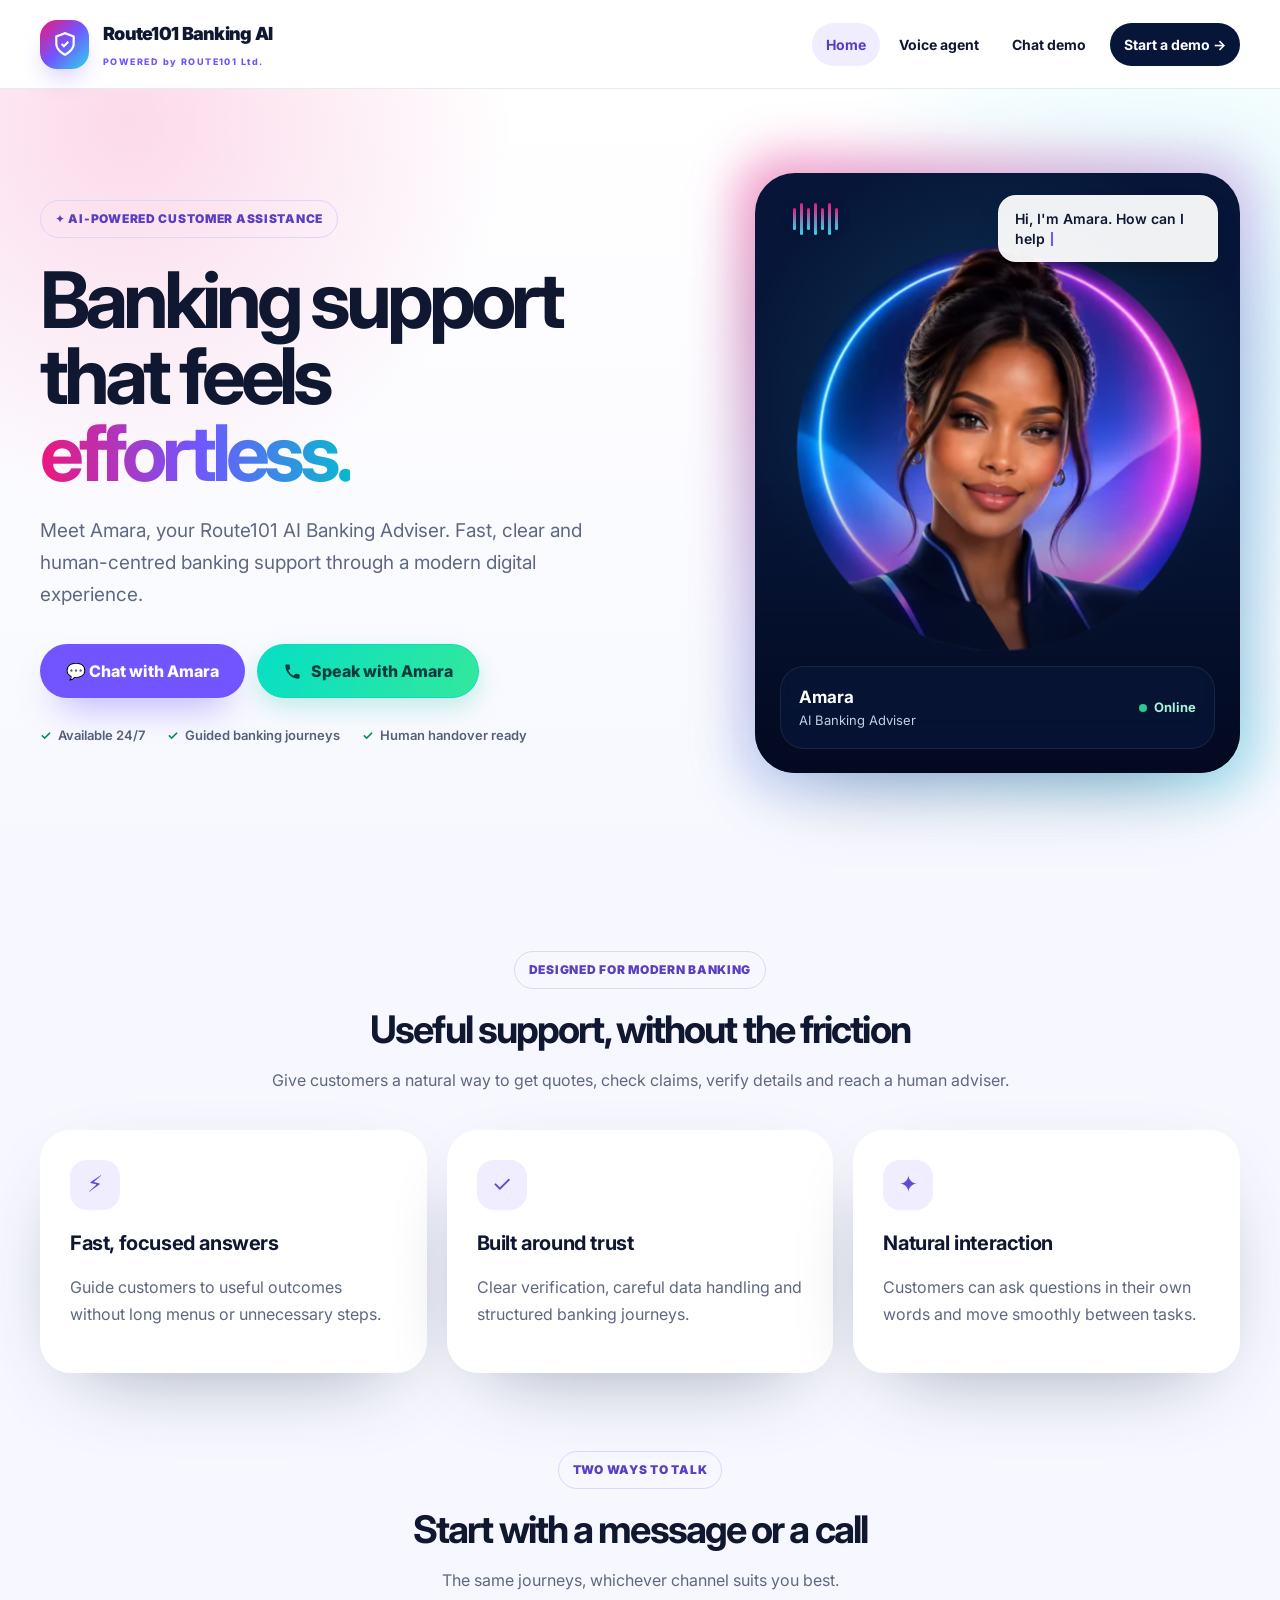
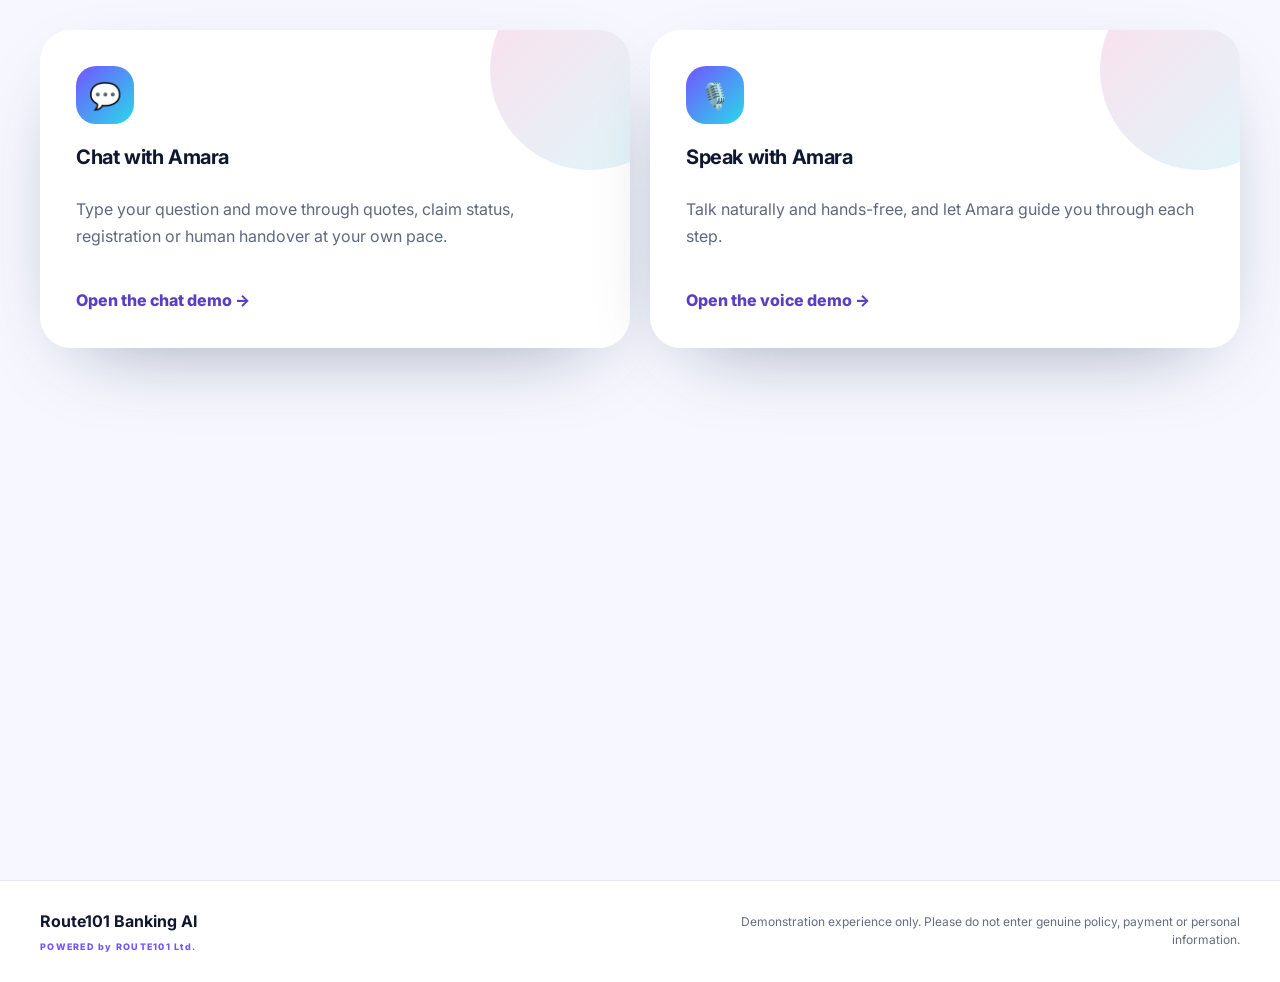
==== commit 5ada77c9: "Add files via upload" ====
--- a/index.html
+++ b/index.html
@@ -11,7 +11,7 @@
   <link rel="preconnect" href="https://fonts.gstatic.com" crossorigin>
   <link rel="stylesheet" href="https://fonts.googleapis.com/css2?family=Inter:wght@400;500;600;700;800;900&display=swap">
   <link rel="stylesheet" href="styles.css">
-  <link rel="preload" href="amara-idle-natural.webp" as="image">
+  <link rel="preload" href="amara-static-fallback.webp" as="image">
 </head>
 <body data-page="home">
 
@@ -63,14 +63,17 @@
         <div class="portrait-glow" aria-hidden="true"></div>
         <article class="portrait-card amara-living" aria-label="Amara, AI Banking Adviser">
           <div class="amara-stage">
-            <img class="amara-motion"
-                 src="amara-idle-natural.webp"
-                 data-idle-src="amara-idle-natural.webp"
-                 data-speaking-src="amara-speaking-loop.webp"
-                 data-static-src="amara-static-fallback.webp"
-                 alt="Amara, digital banking adviser"
+            <video class="amara-motion"
+                 autoplay muted loop playsinline preload="auto"
+                 poster="amara-static-fallback.webp"
                  width="512" height="512"
-                 draggable="false">
+                 role="img" aria-label="Amara, digital banking adviser"
+                 data-idle-src="amara-idle-loop"
+                 data-speaking-src="amara-speaking-loop"
+                 data-current="amara-idle-loop">
+              <source src="amara-idle-loop.webm" type="video/webm">
+              <source src="amara-idle-loop.mp4" type="video/mp4">
+            </video>
           </div>
 
           <div class="speech">
--- a/styles.css
+++ b/styles.css
@@ -309,7 +309,8 @@
 }
 
 /* The source art is a circle on an opaque near-white square; clip to the circle */
-.amara-stage img {
+.amara-stage img,
+.amara-stage video {
   width: 100%;
   height: 100%;
   object-fit: cover;
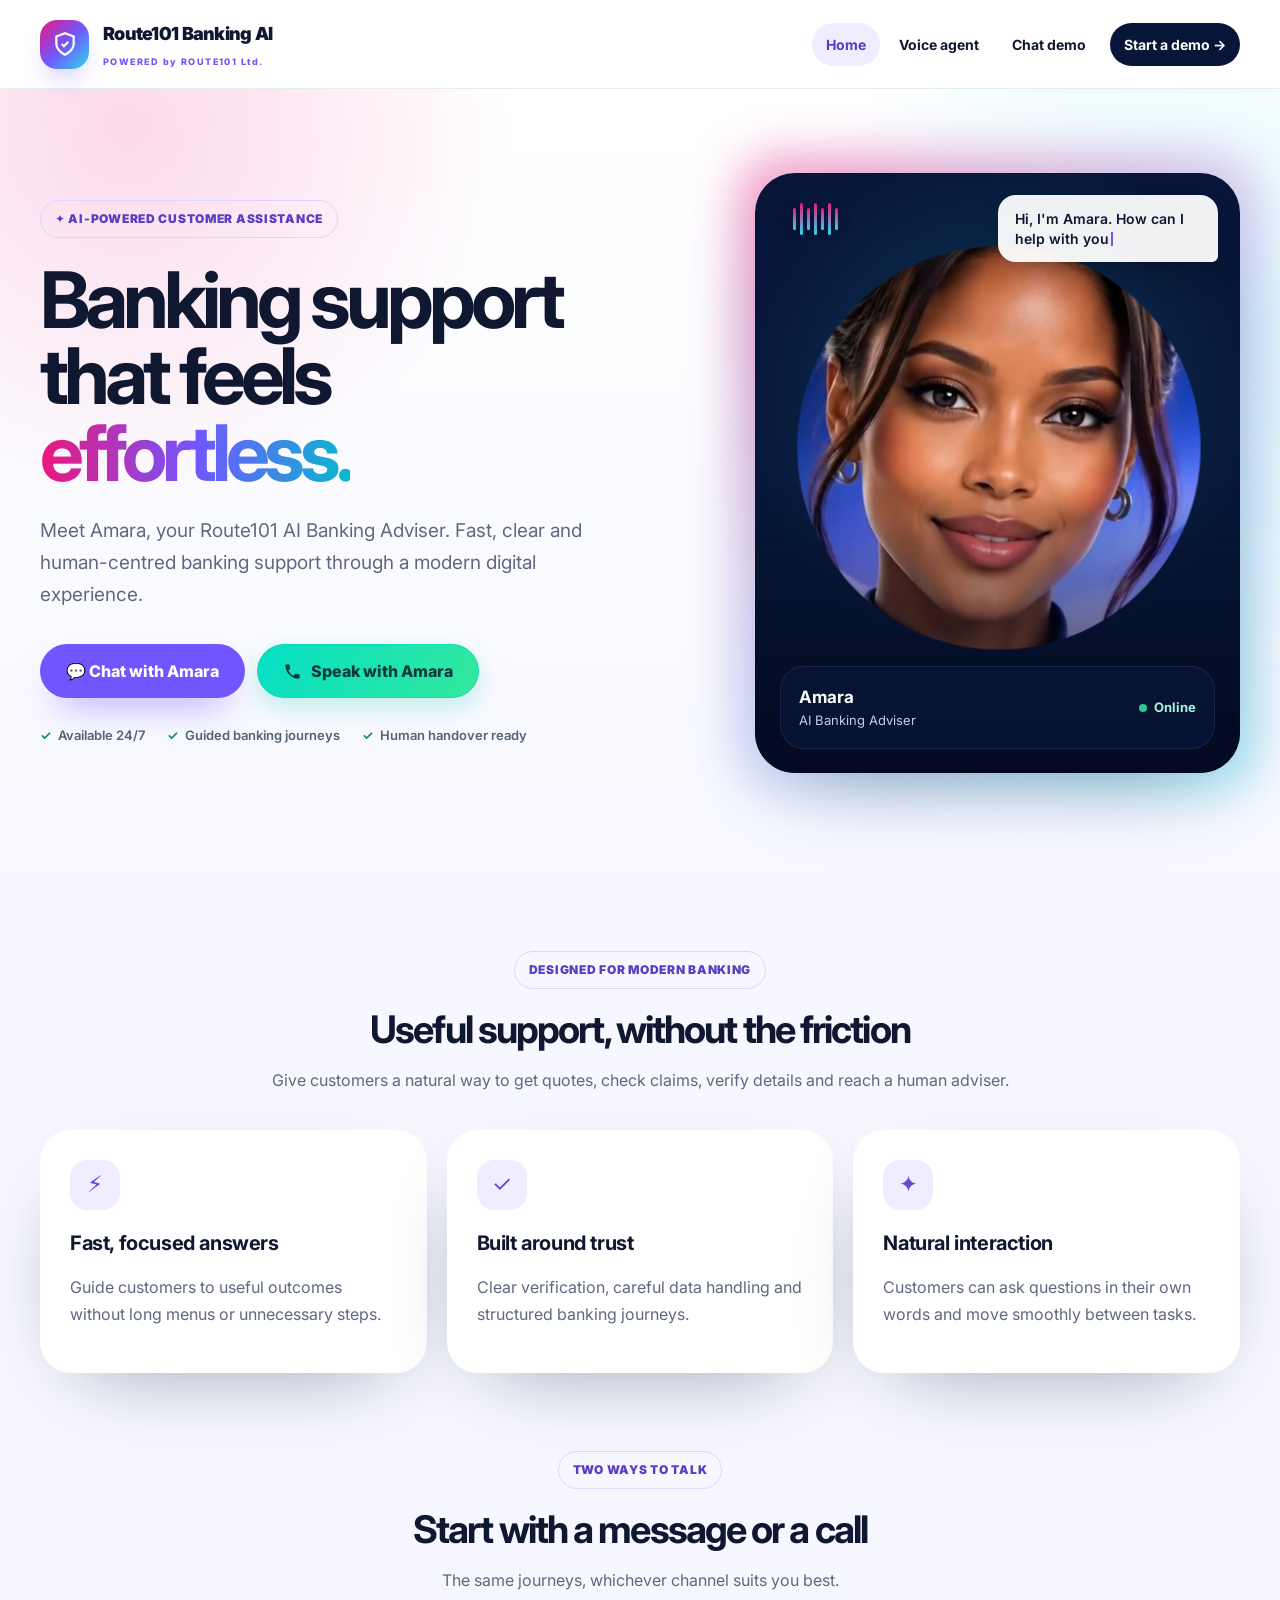
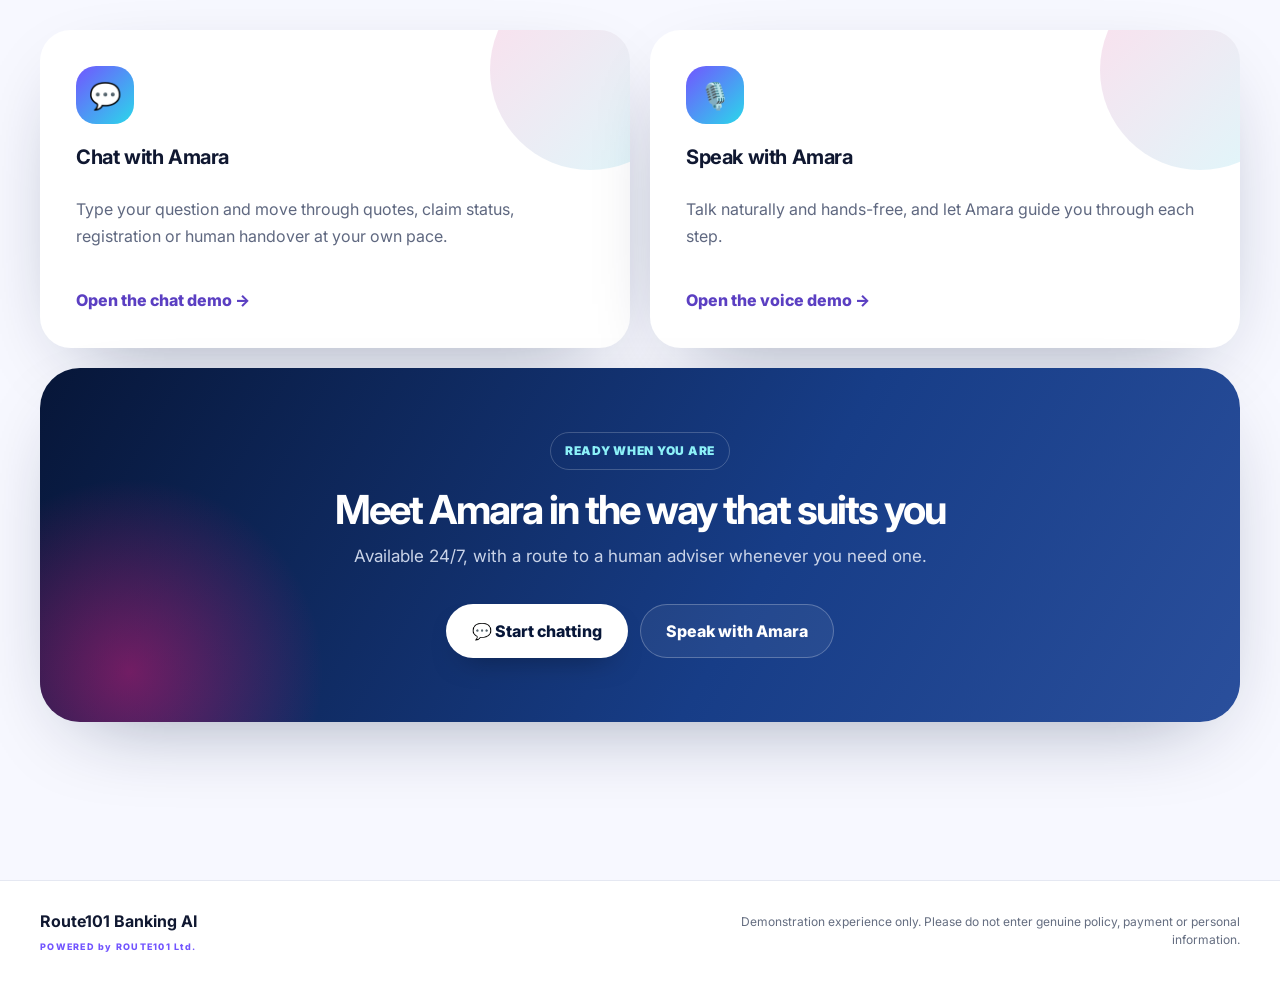
==== commit 793141ea: "Add files via upload" ====
--- a/index.html
+++ b/index.html
@@ -6,7 +6,6 @@
   <meta name="description" content="Meet Amara, your Route101 AI Banking Adviser. Quotes, claims, verification and human handover, available 24/7.">
   <meta name="theme-color" content="#071638">
   <title>Route101 Banking AI | Meet Amara</title>
-
   <link rel="preconnect" href="https://fonts.googleapis.com">
   <link rel="preconnect" href="https://fonts.gstatic.com" crossorigin>
   <link rel="stylesheet" href="https://fonts.googleapis.com/css2?family=Inter:wght@400;500;600;700;800;900&display=swap">
@@ -14,7 +13,6 @@
   <link rel="preload" href="amara-static-fallback.webp" as="image">
 </head>
 <body data-page="home">
-
 <header class="site-header">
   <div class="wrap nav">
     <a class="brand" href="index.html" aria-label="Route101 Banking AI home">
@@ -35,7 +33,6 @@
     </nav>
   </div>
 </header>
-
 <main>
   <section class="hero">
     <div class="wrap hero-grid">
@@ -43,7 +40,6 @@
         <span class="eyebrow">✦ AI-powered customer assistance</span>
         <h1>Banking support that feels <span class="gradient">effortless.</span></h1>
         <p class="lead">Meet Amara, your Route101 AI Banking Adviser. Fast, clear and human-centred banking support through a modern digital experience.</p>
-
         <div class="actions">
           <a class="btn btn-primary" href="chat.html">💬 Chat with Amara</a>
           <a class="btn btn-voice-aqua" href="voice.html">
@@ -51,14 +47,12 @@
             <span>Speak with Amara</span>
           </a>
         </div>
-
         <div class="proof">
           <span>Available 24/7</span>
           <span>Guided banking journeys</span>
           <span>Human handover ready</span>
         </div>
       </div>
-
       <div class="portrait-wrap">
         <div class="portrait-glow" aria-hidden="true"></div>
         <article class="portrait-card amara-living" aria-label="Amara, AI Banking Adviser">
@@ -67,107 +61,45 @@
                  autoplay muted loop playsinline preload="auto"
                  poster="amara-static-fallback.webp"
                  width="512" height="512"
-                 role="img" aria-label="Amara, digital banking adviser"
-                 data-idle-src="amara-idle-loop"
-                 data-speaking-src="amara-speaking-loop"
-                 data-current="amara-idle-loop">
+                 role="img" aria-label="Amara, digital banking adviser">
+              <source src="amara-idle-loop.mp4" type="video/mp4">
               <source src="amara-idle-loop.webm" type="video/webm">
-              <source src="amara-idle-loop.mp4" type="video/mp4">
             </video>
           </div>
-
           <div class="speech">
             <p data-text="Hi, I'm Amara. How can I help with your banking today?">Hi, I'm Amara. How can I help with your banking today?</p>
           </div>
-
           <div class="wave" aria-hidden="true"><i></i><i></i><i></i><i></i><i></i><i></i><i></i></div>
-
           <div class="agent-badge">
-            <div>
-              <strong>Amara</strong>
-              <small>AI Banking Adviser</small>
-            </div>
+            <div><strong>Amara</strong><small>AI Banking Adviser</small></div>
             <span class="online">Online</span>
           </div>
         </article>
       </div>
     </div>
   </section>
-
   <section class="feature-section">
     <div class="wrap">
-      <div class="section-intro reveal">
-        <span class="section-label">Designed for modern banking</span>
-        <h2>Useful support, without the friction</h2>
-        <p>Give customers a natural way to get quotes, check claims, verify details and reach a human adviser.</p>
-      </div>
-
+      <div class="section-intro reveal"><span class="section-label">Designed for modern banking</span><h2>Useful support, without the friction</h2><p>Give customers a natural way to get quotes, check claims, verify details and reach a human adviser.</p></div>
       <div class="features">
-        <article class="feature reveal">
-          <span class="feature-icon" aria-hidden="true">⚡</span>
-          <h3>Fast, focused answers</h3>
-          <p>Guide customers to useful outcomes without long menus or unnecessary steps.</p>
-        </article>
-        <article class="feature reveal">
-          <span class="feature-icon" aria-hidden="true">✓</span>
-          <h3>Built around trust</h3>
-          <p>Clear verification, careful data handling and structured banking journeys.</p>
-        </article>
-        <article class="feature reveal">
-          <span class="feature-icon" aria-hidden="true">✦</span>
-          <h3>Natural interaction</h3>
-          <p>Customers can ask questions in their own words and move smoothly between tasks.</p>
-        </article>
+        <article class="feature reveal"><span class="feature-icon" aria-hidden="true">⚡</span><h3>Fast, focused answers</h3><p>Guide customers to useful outcomes without long menus or unnecessary steps.</p></article>
+        <article class="feature reveal"><span class="feature-icon" aria-hidden="true">✓</span><h3>Built around trust</h3><p>Clear verification, careful data handling and structured banking journeys.</p></article>
+        <article class="feature reveal"><span class="feature-icon" aria-hidden="true">✦</span><h3>Natural interaction</h3><p>Customers can ask questions in their own words and move smoothly between tasks.</p></article>
       </div>
     </div>
   </section>
-
   <section class="feature-section section-tight">
     <div class="wrap">
-      <div class="section-intro reveal">
-        <span class="section-label">Two ways to talk</span>
-        <h2>Start with a message or a call</h2>
-        <p>The same journeys, whichever channel suits you best.</p>
+      <div class="section-intro reveal"><span class="section-label">Two ways to talk</span><h2>Start with a message or a call</h2><p>The same journeys, whichever channel suits you best.</p></div>
+      <div class="channels">
+        <a class="channel reveal" href="chat.html"><span class="channel-icon" aria-hidden="true">💬</span><h3>Chat with Amara</h3><p>Type your question and move through quotes, claim status, registration or human handover at your own pace.</p><span class="channel-link">Open the chat demo</span></a>
+        <a class="channel reveal" href="voice.html"><span class="channel-icon" aria-hidden="true">🎙️</span><h3>Speak with Amara</h3><p>Talk naturally and hands-free, and let Amara guide you through each step.</p><span class="channel-link">Open the voice demo</span></a>
       </div>
-
-      <div class="channels">
-        <a class="channel reveal" href="chat.html">
-          <span class="channel-icon" aria-hidden="true">💬</span>
-          <h3>Chat with Amara</h3>
-          <p>Type your question and move through quotes, claim status, registration or human handover at your own pace.</p>
-          <span class="channel-link">Open the chat demo</span>
-        </a>
-        <a class="channel reveal" href="voice.html">
-          <span class="channel-icon" aria-hidden="true">🎙️</span>
-          <h3>Speak with Amara</h3>
-          <p>Talk naturally and hands-free, and let Amara guide you through each step.</p>
-          <span class="channel-link">Open the voice demo</span>
-        </a>
-      </div>
-
-      <div class="cta-band reveal">
-        <span class="section-label">Ready when you are</span>
-        <h2>Meet Amara in the way that suits you</h2>
-        <p>Available 24/7, with a route to a human adviser whenever you need one.</p>
-        <div class="actions">
-          <a class="btn btn-light" href="chat.html">💬 Start chatting</a>
-          <a class="btn btn-ghost-light" href="voice.html">Speak with Amara</a>
-        </div>
-      </div>
+      <div class="cta-band reveal"><span class="section-label">Ready when you are</span><h2>Meet Amara in the way that suits you</h2><p>Available 24/7, with a route to a human adviser whenever you need one.</p><div class="actions"><a class="btn btn-light" href="chat.html">💬 Start chatting</a><a class="btn btn-ghost-light" href="voice.html">Speak with Amara</a></div></div>
     </div>
   </section>
 </main>
-
-<footer class="site-footer">
-  <div class="wrap footer-inner">
-    <div class="footer-brand">
-      <strong>Route101 Banking AI</strong>
-      <span>POWERED by ROUTE101 Ltd.</span>
-    </div>
-    <p>Demonstration experience only. Please do not enter genuine policy, payment or personal information.</p>
-  </div>
-</footer>
-
+<footer class="site-footer"><div class="wrap footer-inner"><div class="footer-brand"><strong>Route101 Banking AI</strong><span>POWERED by ROUTE101 Ltd.</span></div><p>Demonstration experience only. Please do not enter genuine policy, payment or personal information.</p></div></footer>
 <script src="app.js"></script>
 </body>
 </html>
